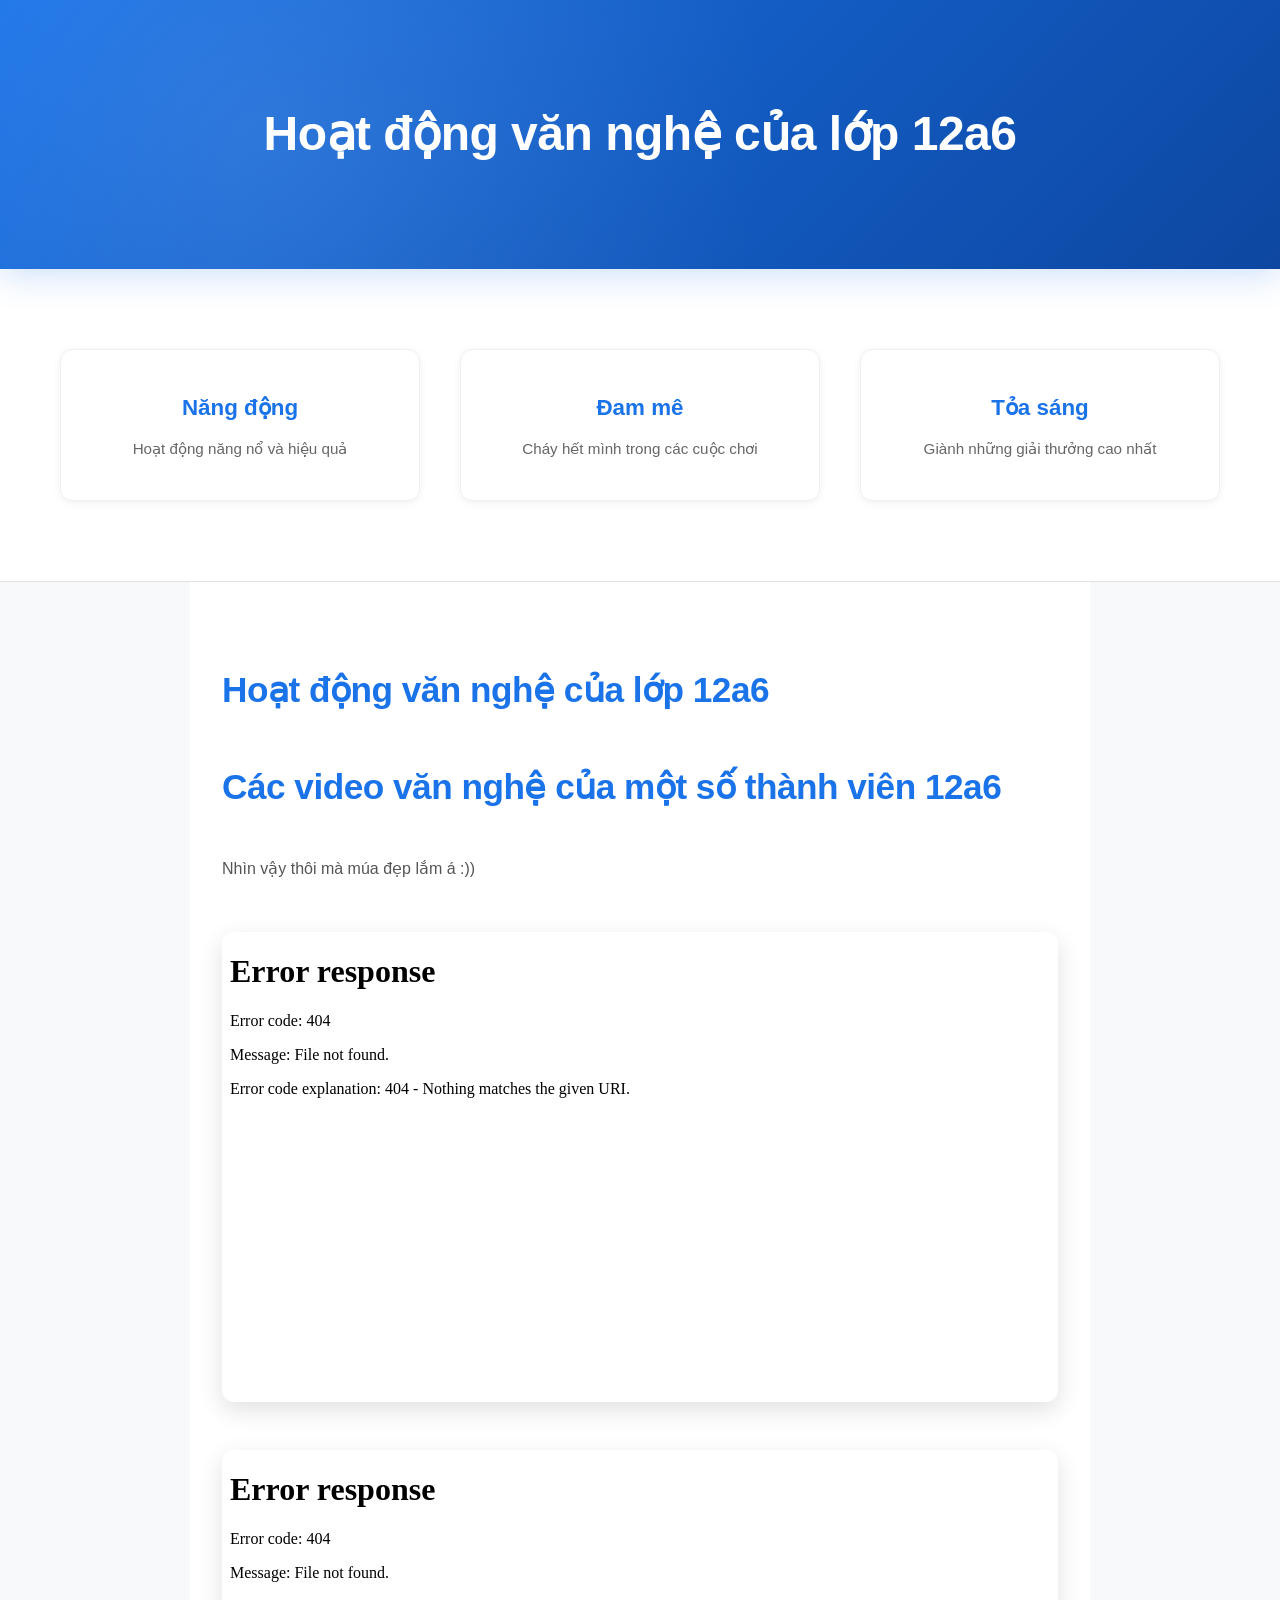
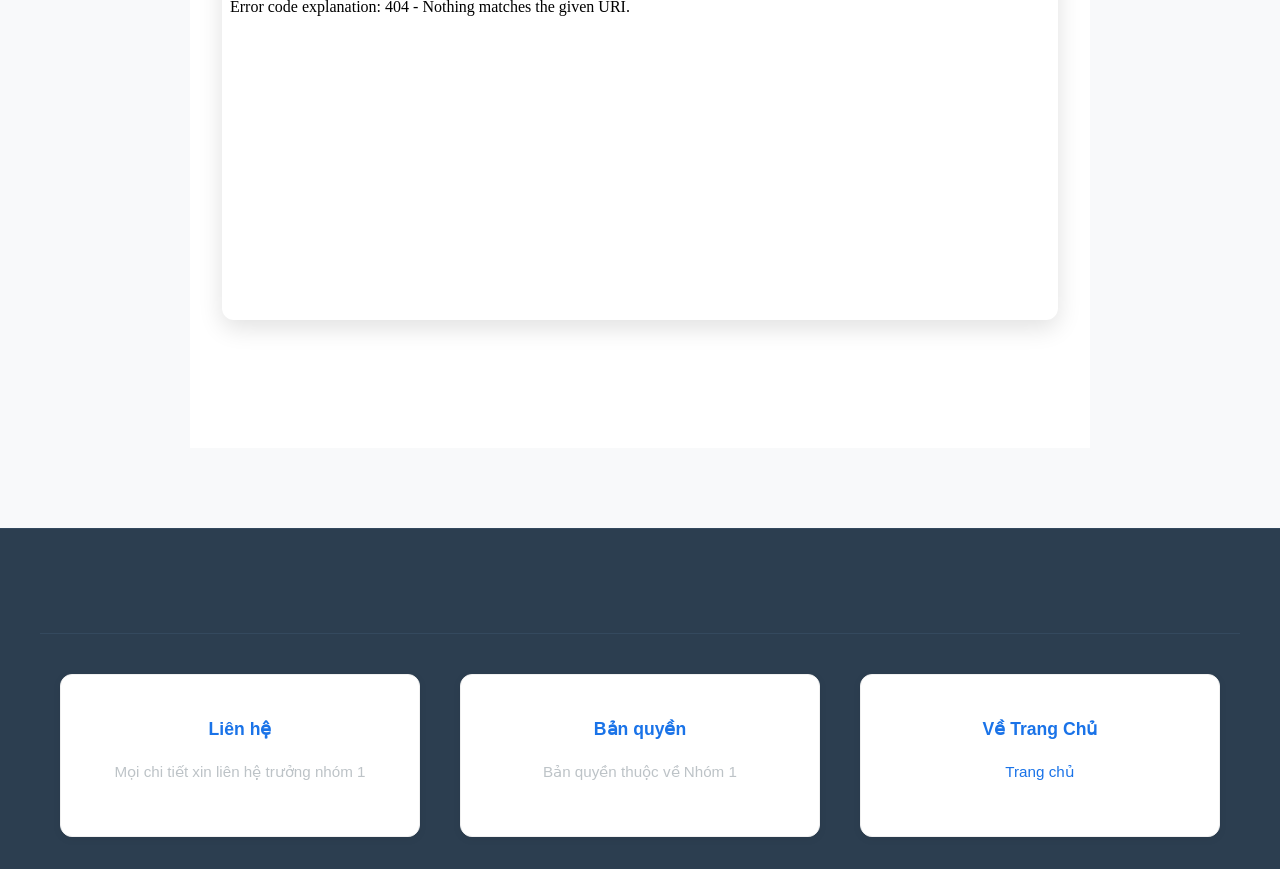
==== nghethuat.html @ 1561f653 "Add files via upload" ====
<!DOCTYPE html>
<html lang="vi">
	<head>
		<meta charset="utf-8">
		<meta name="viewport" content="width=device-width, initial-scale=1.0">
		<title>Nghệ thuật - Lớp 12a6</title>
		<link href="styles.css" rel="stylesheet" type="text/css">
	</head>

	<body>
		<div class="banner">
			<div class="banner-content">
				<h2>Hoạt động văn nghệ của lớp 12a6</h2>
			</div>
		</div>

		<div class="slogan">
			<div class="row">
				<div class="block_3">
					<h3>Năng động</h3>
					<p class="text-content">Hoạt động năng nổ và hiệu quả</p>
				</div>
				<div class="block_3">
					<h3>Đam mê</h3>
					<p class="text-content">Cháy hết mình trong các cuộc chơi</p>
				</div>
				<div class="block_3">
					<h3>Tỏa sáng</h3>
					<p class="text-content">Giành những giải thưởng cao nhất</p>
				</div>
			</div>
		</div>
		
		<div class="main-content">
			<h2>Hoạt động văn nghệ của lớp 12a6</h2>  

    		<h2>Các video văn nghệ của một số thành viên 12a6</h2>
    		<p>Nhìn vậy thôi mà múa đẹp lắm á :))</p>	
			<div class="video-container">
				<iframe width="560" height="315" src="vd1.mp4" title="Múa văn nghệ" allowfullscreen></iframe>
			</div>
                        <div class="video-container">
				<iframe width="560" height="315" src="vd2.mp4" title="Múa văn nghệ" allowfullscreen></iframe>
			</div>
		</div>
		
		<div class="footer">
			<div class="row">
				<div class="block_3">
					<h3>Liên hệ</h3> 
					<p>Mọi chi tiết xin liên hệ trưởng nhóm 1</p>
				</div>
				<div class="block_3">
					<h3>Bản quyền</h3> 
					<p>Bản quyền thuộc về Nhóm 1</p>
				</div>
                                 <div class="block_3">
					<h3>Về Trang Chủ</h3> 
					<p>
						<a href="index.html">Trang chủ</a>
					</p>
				</div>
			</div>
		</div>
	</body>
</html>
---- styles.css ----
/* Reset & Base Styles */
* {
	margin: 0;
	padding: 0;
	box-sizing: border-box;
}

body {
	font-family: -apple-system, BlinkMacSystemFont, 'Segoe UI', 'Roboto', 'Oxygen', 'Ubuntu', 'Cantarell', sans-serif;
	line-height: 1.6;
	color: #2c3e50;
	background-color: #f8f9fa;
}

/* Banner */
.banner {
	background: linear-gradient(135deg, #1a73e8 0%, #0d47a1 100%);
	padding: 6rem 2rem;
	text-align: center;
	color: white;
	position: relative;
	overflow: hidden;
	box-shadow: 0 8px 32px rgba(26, 115, 232, 0.2);
}

.banner::before {
	content: '';
	position: absolute;
	top: 0;
	left: 0;
	right: 0;
	bottom: 0;
	background: radial-gradient(circle at 20% 50%, rgba(255, 255, 255, 0.1) 0%, transparent 50%);
	z-index: 0;
}

.banner-content {
	position: relative;
	z-index: 1;
}

.banner h1,
.banner h2 {
	font-size: clamp(1.8rem, 5vw, 3rem);
	font-weight: 600;
	text-shadow: none;
	margin: 0;
	letter-spacing: -0.5px;
}

/* Slogan Section */
.slogan {
	background: white;
	padding: 5rem 2rem;
	text-align: center;
	border-bottom: 1px solid #e0e0e0;
}

.slogan h3 {
	color: #1a73e8;
	font-size: 1.4rem;
	margin-bottom: 0.75rem;
	font-weight: 600;
}

.slogan .text-content {
	color: #666;
	font-size: 0.95rem;
	line-height: 1.5;
}

/* Row & Blocks */
.row {
	display: flex;
	flex-wrap: wrap;
	justify-content: center;
	gap: 2.5rem;
	max-width: 1200px;
	margin: 0 auto;
}

.block_3 {
	flex: 1 1 auto;
	min-width: 280px;
	max-width: 360px;
	padding: 2.5rem 2rem;
	background: white;
	border-radius: 12px;
	border: 1px solid #f0f0f0;
	box-shadow: 0 2px 8px rgba(0, 0, 0, 0.06);
	transition: all 0.3s cubic-bezier(0.4, 0, 0.2, 1);
}

.block_3:hover {
	transform: translateY(-8px);
	box-shadow: 0 12px 24px rgba(0, 0, 0, 0.12);
	border-color: #1a73e8;
}

.block_3 a {
	text-decoration: none;
	color: #1a73e8;
	font-weight: 500;
	transition: color 0.3s ease;
}

.block_3 a:hover {
	color: #0d47a1;
	text-decoration: underline;
}

/* Content Section */
.content {
	background-color: white;
	padding: 5rem 2rem;
}

.main-content {
	max-width: 900px;
	margin: 0 auto;
	padding: 5rem 2rem;
	background: white;
}

.main-content h2 {
	color: #1a73e8;
	margin-bottom: 2.5rem;
	font-size: 2.2rem;
	font-weight: 600;
	letter-spacing: -0.5px;
}

.main-content p {
	margin-bottom: 2rem;
	line-height: 1.8;
	color: #555;
	font-size: 1rem;
}

/* Content Items */
.content-item {
	display: grid;
	grid-template-columns: 1fr 1fr;
	gap: 4rem;
	align-items: center;
	margin-bottom: 5rem;
	padding: 3rem;
	border-radius: 12px;
	background: white;
	border: 1px solid #f0f0f0;
	transition: all 0.3s ease;
}

.content-item:hover {
	border-color: #1a73e8;
	box-shadow: 0 8px 24px rgba(26, 115, 232, 0.12);
}

.content-item.reverse {
	direction: rtl;
}

.content-item.reverse > * {
	direction: ltr;
}

.content-text h3 {
	color: #1a73e8;
	font-size: 1.9rem;
	margin-bottom: 1.25rem;
	font-weight: 600;
	letter-spacing: -0.5px;
}

.content-text p {
	color: #666;
	font-size: 1rem;
	line-height: 1.8;
}

.content-image img {
	width: 100%;
	height: auto;
	border-radius: 12px;
	box-shadow: 0 8px 24px rgba(0, 0, 0, 0.12);
	transition: transform 0.3s cubic-bezier(0.4, 0, 0.2, 1);
}

.content-image img:hover {
	transform: scale(1.03);
}

/* Activity Lists */
.activity-list {
	list-style: none;
	padding: 0;
	margin: 2.5rem 0;
	display: flex;
	flex-wrap: wrap;
	gap: 1.25rem;
	justify-content: center;
}

.activity-list li {
	background: linear-gradient(135deg, #1a73e8 0%, #0d47a1 100%);
	color: white;
	padding: 1rem 2.25rem;
	border-radius: 50px;
	font-size: 1rem;
	font-weight: 500;
	transition: all 0.3s cubic-bezier(0.4, 0, 0.2, 1);
	box-shadow: 0 4px 12px rgba(26, 115, 232, 0.25);
}

.activity-list li:hover {
	transform: translateY(-4px);
	box-shadow: 0 8px 24px rgba(26, 115, 232, 0.35);
}

.activity-list li a {
	color: white;
	text-decoration: none;
	transition: color 0.3s ease;
}

.activity-list li a:hover {
	color: #bbdefb;
}

/* Figures */
figure {
	margin: 3rem 0;
	text-align: center;
}

figure img {
	max-width: 100%;
	height: auto;
	border-radius: 12px;
	box-shadow: 0 8px 24px rgba(0, 0, 0, 0.12);
	transition: transform 0.3s ease;
}

figure img:hover {
	transform: scale(1.02);
}

figcaption {
	margin-top: 1.25rem;
	font-style: italic;
	color: #888;
	font-size: 0.95rem;
}

/* Video Container */
.video-container {
	position: relative;
	width: 100%;
	padding-bottom: 56.25%;
	height: 0;
	overflow: hidden;
	margin: 3rem 0;
	border-radius: 12px;
	box-shadow: 0 8px 24px rgba(0, 0, 0, 0.12);
}

.video-container iframe {
	position: absolute;
	top: 0;
	left: 0;
	width: 100%;
	height: 100%;
	border: none;
	border-radius: 12px;
}

/* Footer */
.footer {
	background-color: #2c3e50;
	color: white;
	padding: 4rem 2rem 2rem;
	text-align: center;
	margin-top: 5rem;
	border-top: 1px solid #34495e;
}

.footer h3 {
	color: #1a73e8;
	margin-bottom: 1rem;
	font-weight: 600;
	font-size: 1.1rem;
}

.footer p {
	margin-bottom: 0.75rem;
	font-size: 0.95rem;
	color: #bdc3c7;
	line-height: 1.6;
}

.footer a {
	color: #1a73e8;
	text-decoration: none;
	transition: all 0.3s ease;
	font-weight: 500;
}

.footer a:hover {
	color: #bbdefb;
	text-decoration: underline;
}

.footer .row {
	border-top: 1px solid #34495e;
	padding-top: 2.5rem;
	margin-top: 2.5rem;
}

/* Button Styles */
.btn {
	display: inline-block;
	padding: 0.95rem 2.25rem;
	margin-top: 1.5rem;
	background: linear-gradient(135deg, #1a73e8 0%, #0d47a1 100%);
	color: white !important;
	border-radius: 50px;
	font-weight: 600;
	font-size: 0.95rem;
	transition: all 0.3s cubic-bezier(0.4, 0, 0.2, 1);
	box-shadow: 0 4px 12px rgba(26, 115, 232, 0.25);
	border: none;
	cursor: pointer;
}

.btn:hover {
	transform: translateY(-4px);
	box-shadow: 0 8px 24px rgba(26, 115, 232, 0.35);
	text-decoration: none;
}

.btn:active {
	transform: translateY(-2px);
}

/* Links */
a {
	text-decoration: none;
	transition: color 0.3s ease;
}

a:hover {
	color: #1a73e8;
}

/* Responsive Design */
@media (max-width: 768px) {
	.banner {
		padding: 3.5rem 1.5rem;
	}

	.banner h1,
	.banner h2 {
		font-size: 1.5rem;
	}

	.slogan {
		padding: 3rem 1.5rem;
	}

	.content {
		padding: 3rem 1.5rem;
	}

	.main-content {
		padding: 3rem 1.5rem;
	}

	.main-content h2 {
		font-size: 1.6rem;
		margin-bottom: 1.5rem;
	}

	.content-item {
		grid-template-columns: 1fr;
		gap: 2rem;
		margin-bottom: 3rem;
		padding: 2rem;
	}

	.block_3 {
		min-width: 100%;
		max-width: 100%;
	}

	.activity-list {
		flex-direction: column;
		align-items: stretch;
	}

	.activity-list li {
		text-align: center;
	}

	.row {
		gap: 1.5rem;
	}

	figure {
		margin: 2rem 0;
	}

	.video-container {
		margin: 2rem 0;
	}

	.footer {
		padding: 3rem 1.5rem 1.5rem;
	}

	.content-text h3 {
		font-size: 1.4rem;
	}
}

@media (max-width: 480px) {
	.banner {
		padding: 2rem 1rem;
	}

	.banner h1,
	.banner h2 {
		font-size: 1.3rem;
	}

	.main-content h2 {
		font-size: 1.4rem;
	}

	.content-text h3 {
		font-size: 1.2rem;
	}

	.block_3 {
		padding: 1.5rem 1rem;
	}

	.content-item {
		padding: 1.5rem;
		gap: 1rem;
	}

	.activity-list li {
		padding: 0.8rem 1.5rem;
		font-size: 0.9rem;
	}

	.btn {
		padding: 0.8rem 1.75rem;
		font-size: 0.9rem;
	}
}
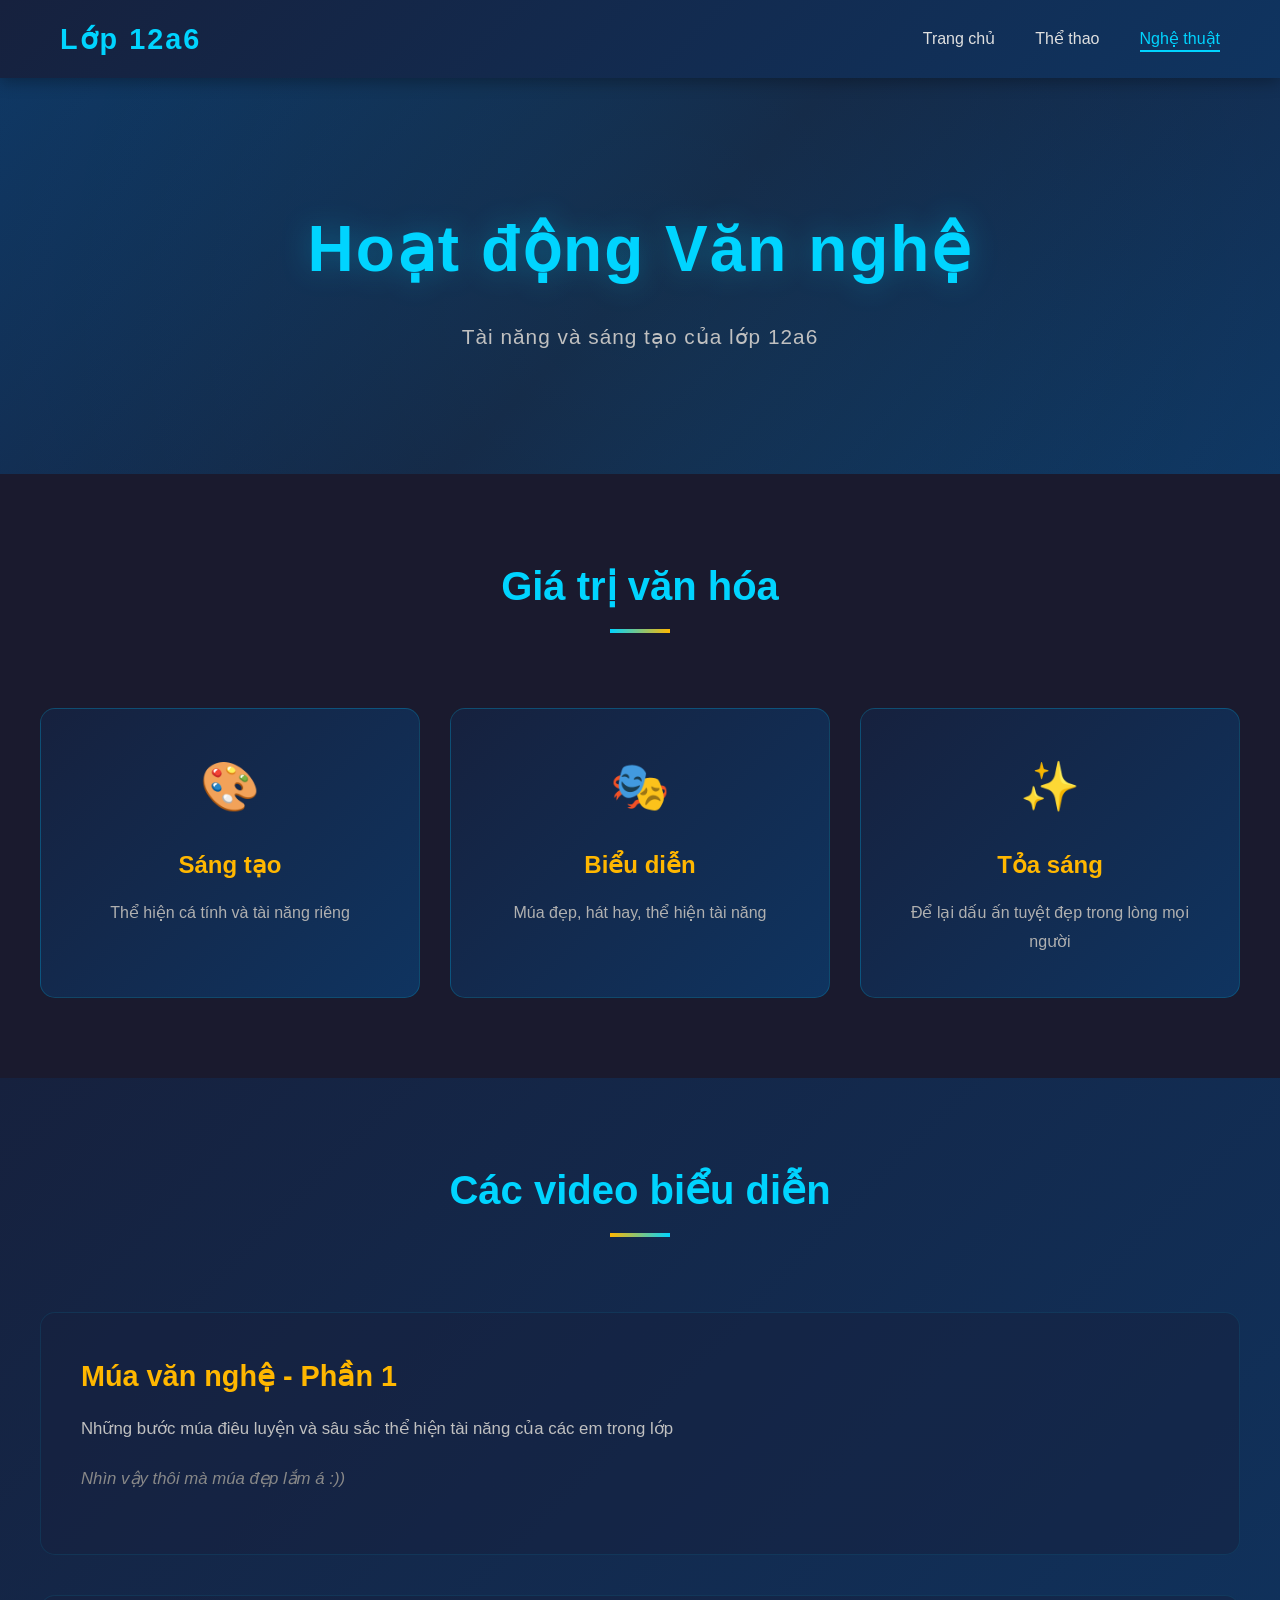
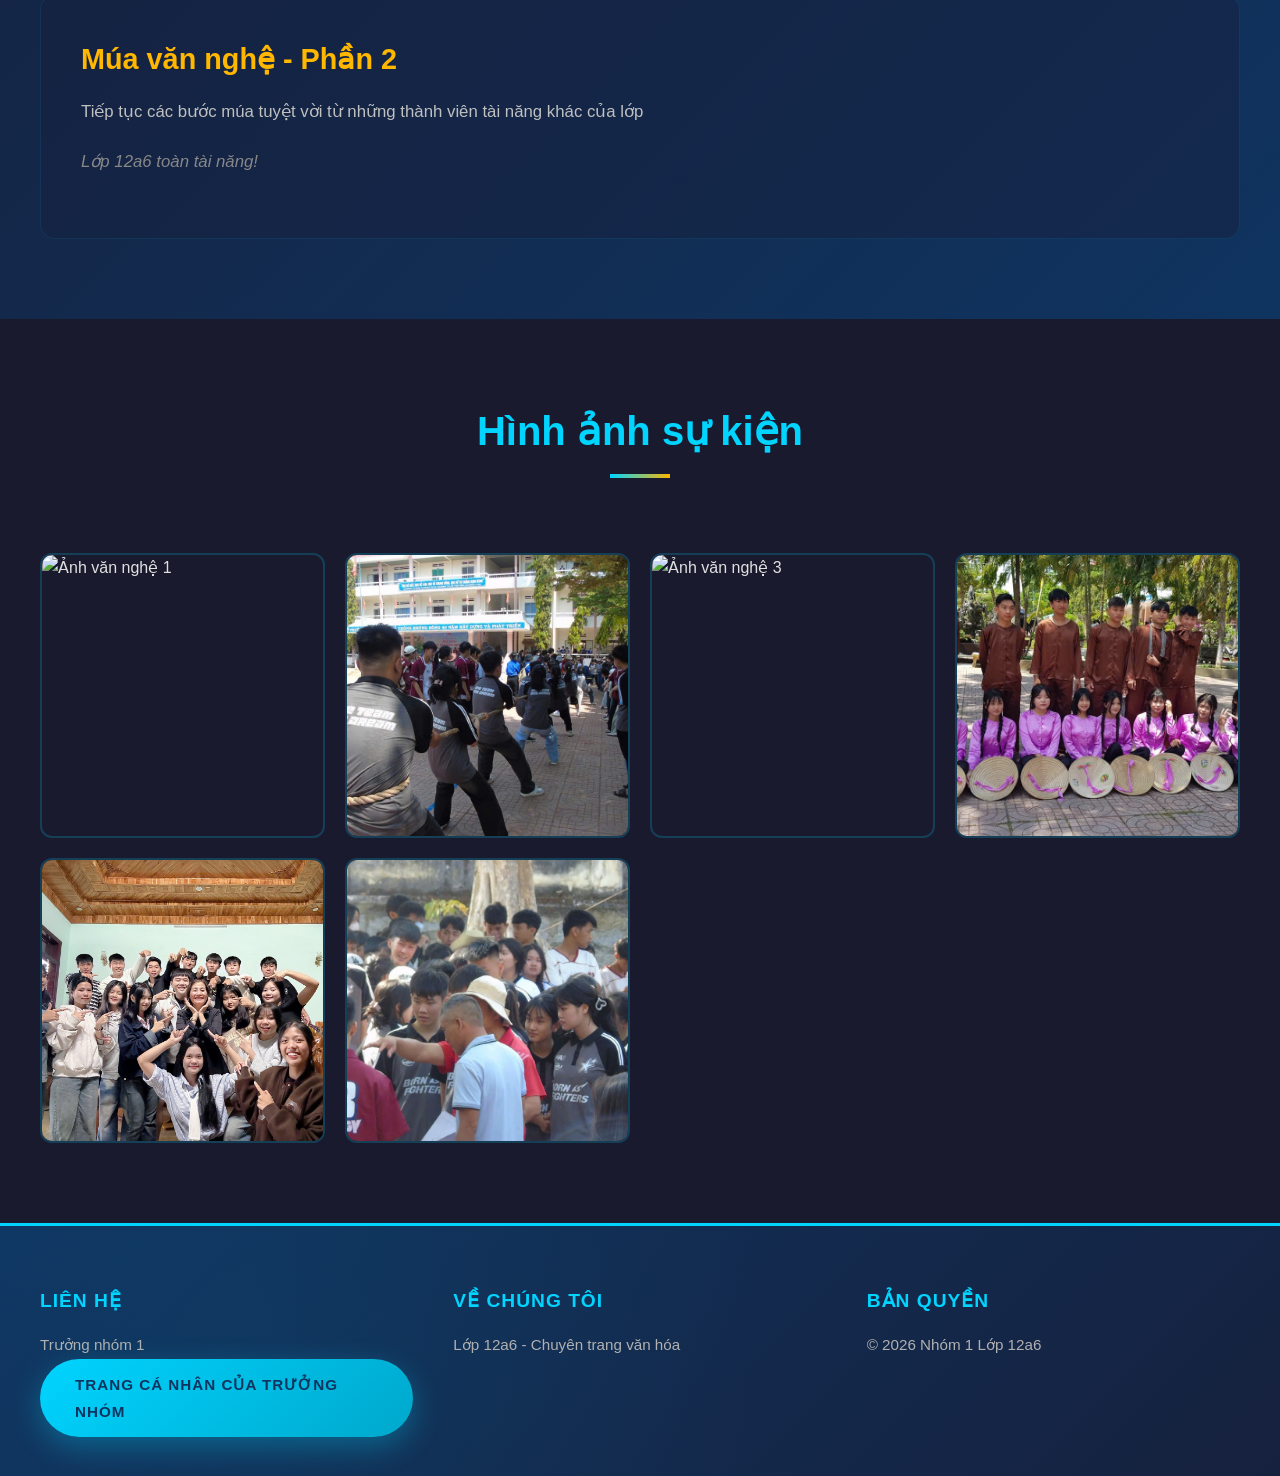
==== commit e767a47a: "Add files via upload" ====
--- a/nghethuat.html
+++ b/nghethuat.html
@@ -1,66 +1,100 @@
-<!DOCTYPE html>
-<html lang="vi">
-	<head>
-		<meta charset="utf-8">
-		<meta name="viewport" content="width=device-width, initial-scale=1.0">
-		<title>Nghệ thuật - Lớp 12a6</title>
-		<link href="styles.css" rel="stylesheet" type="text/css">
-	</head>
-
-	<body>
-		<div class="banner">
-			<div class="banner-content">
-				<h2>Hoạt động văn nghệ của lớp 12a6</h2>
-			</div>
-		</div>
-
-		<div class="slogan">
-			<div class="row">
-				<div class="block_3">
-					<h3>Năng động</h3>
-					<p class="text-content">Hoạt động năng nổ và hiệu quả</p>
-				</div>
-				<div class="block_3">
-					<h3>Đam mê</h3>
-					<p class="text-content">Cháy hết mình trong các cuộc chơi</p>
-				</div>
-				<div class="block_3">
-					<h3>Tỏa sáng</h3>
-					<p class="text-content">Giành những giải thưởng cao nhất</p>
-				</div>
-			</div>
-		</div>
-		
-		<div class="main-content">
-			<h2>Hoạt động văn nghệ của lớp 12a6</h2>  
-
-    		<h2>Các video văn nghệ của một số thành viên 12a6</h2>
-    		<p>Nhìn vậy thôi mà múa đẹp lắm á :))</p>	
-			<div class="video-container">
-				<iframe width="560" height="315" src="vd1.mp4" title="Múa văn nghệ" allowfullscreen></iframe>
-			</div>
-                        <div class="video-container">
-				<iframe width="560" height="315" src="vd2.mp4" title="Múa văn nghệ" allowfullscreen></iframe>
-			</div>
-		</div>
-		
-		<div class="footer">
-			<div class="row">
-				<div class="block_3">
-					<h3>Liên hệ</h3> 
-					<p>Mọi chi tiết xin liên hệ trưởng nhóm 1</p>
-				</div>
-				<div class="block_3">
-					<h3>Bản quyền</h3> 
-					<p>Bản quyền thuộc về Nhóm 1</p>
-				</div>
-                                 <div class="block_3">
-					<h3>Về Trang Chủ</h3> 
-					<p>
-						<a href="index.html">Trang chủ</a>
-					</p>
-				</div>
-			</div>
-		</div>
-	</body>
-</html>+<!DOCTYPE html>
+<html lang="vi">
+	<head>
+		<meta charset="utf-8">
+		<meta name="viewport" content="width=device-width, initial-scale=1.0">
+		<title>Nghệ thuật - Lớp 12a6</title>
+		<link href="styles.css" rel="stylesheet" type="text/css">
+	</head>
+
+	<body>
+		<nav class="navbar">
+			<div class="nav-container">
+				<h2 class="logo">Lớp 12a6</h2>
+				<ul class="nav-menu">
+					<li><a href="index.html">Trang chủ</a></li>
+					<li><a href="thethao.html">Thể thao</a></li>
+					<li><a href="nghethuat.html" class="active">Nghệ thuật</a></li>
+				</ul>
+			</div>
+		</nav>
+
+		<div class="hero">
+			<div class="hero-content">
+				<h1>Hoạt động Văn nghệ</h1>
+				<p>Tài năng và sáng tạo của lớp 12a6</p>
+			</div>
+		</div>
+
+		<section class="values">
+			<h2>Giá trị văn hóa</h2>
+			<div class="values-grid">
+				<div class="value-card">
+					<div class="value-icon">🎨</div>
+					<h3>Sáng tạo</h3>
+					<p>Thể hiện cá tính và tài năng riêng</p>
+				</div>
+				<div class="value-card">
+					<div class="value-icon">🎭</div>
+					<h3>Biểu diễn</h3>
+					<p>Múa đẹp, hát hay, thể hiện tài năng</p>
+				</div>
+				<div class="value-card">
+					<div class="value-icon">✨</div>
+					<h3>Tỏa sáng</h3>
+					<p>Để lại dấu ấn tuyệt đẹp trong lòng mọi người</p>
+				</div>
+			</div>
+		</section>
+
+		<section class="highlights">
+			<h2>Các video biểu diễn</h2>
+			<div class="highlights-container">
+				<div class="highlight-card" style="grid-template-columns: 1fr;">
+					<div class="highlight-content">
+						<h3>Múa văn nghệ - Phần 1</h3>
+						<p>Những bước múa điêu luyện và sâu sắc thể hiện tài năng của các em trong lớp</p>
+						<p style="color: #888; margin-top: 10px;"><em>Nhìn vậy thôi mà múa đẹp lắm á :))</em></p>
+					</div>
+				</div>
+
+				<div class="highlight-card" style="grid-template-columns: 1fr;">
+					<div class="highlight-content">
+						<h3>Múa văn nghệ - Phần 2</h3>
+						<p>Tiếp tục các bước múa tuyệt vời từ những thành viên tài năng khác của lớp</p>
+						<p style="color: #888; margin-top: 10px;"><em>Lớp 12a6 toàn tài năng!</em></p>
+					</div>
+				</div>
+			</div>
+		</section>
+
+		<section class="gallery-preview">
+			<h2>Hình ảnh sự kiện</h2>
+			<div class="gallery-grid">
+				<div class="gallery-item"><img src="anh5.jpg" alt="Ảnh văn nghệ 1"></div>
+				<div class="gallery-item"><img src="anh6.jpg" alt="Ảnh văn nghệ 2"></div>
+				<div class="gallery-item"><img src="anh7.jpg" alt="Ảnh văn nghệ 3"></div>
+				<div class="gallery-item"><img src="anh8.jpg" alt="Ảnh văn nghệ 4"></div>
+				<div class="gallery-item"><img src="anh9.jpg" alt="Ảnh văn nghệ 5"></div>
+				<div class="gallery-item"><img src="anh1.jpg" alt="Ảnh văn nghệ 6"></div>
+			</div>
+		</section>
+
+		<footer class="footer">
+			<div class="footer-content">
+				<div class="footer-section">
+					<h4>Liên hệ</h4>
+					<p>Trưởng nhóm 1<br><a href="https://www.facebook.com/ngoc.bao.667990" class="btn-primary">Trang cá nhân của trưởng nhóm</a></p>
+				</div>
+				<div class="footer-section">
+					<h4>Về chúng tôi</h4>
+					<p>Lớp 12a6 - Chuyên trang văn hóa</p>
+				</div>
+				<div class="footer-section">
+					<h4>Bản quyền</h4>
+					<p>&copy; 2026 Nhóm 1 Lớp 12a6</p>
+				</div>
+			</div>
+		</footer>
+	</body>
+</html>
--- a/styles.css
+++ b/styles.css
@@ -1,461 +1,626 @@
-/* Reset & Base Styles */
-* {
-	margin: 0;
-	padding: 0;
-	box-sizing: border-box;
-}
-
-body {
-	font-family: -apple-system, BlinkMacSystemFont, 'Segoe UI', 'Roboto', 'Oxygen', 'Ubuntu', 'Cantarell', sans-serif;
-	line-height: 1.6;
-	color: #2c3e50;
-	background-color: #f8f9fa;
-}
-
-/* Banner */
-.banner {
-	background: linear-gradient(135deg, #1a73e8 0%, #0d47a1 100%);
-	padding: 6rem 2rem;
-	text-align: center;
-	color: white;
-	position: relative;
-	overflow: hidden;
-	box-shadow: 0 8px 32px rgba(26, 115, 232, 0.2);
-}
-
-.banner::before {
-	content: '';
-	position: absolute;
-	top: 0;
-	left: 0;
-	right: 0;
-	bottom: 0;
-	background: radial-gradient(circle at 20% 50%, rgba(255, 255, 255, 0.1) 0%, transparent 50%);
-	z-index: 0;
-}
-
-.banner-content {
-	position: relative;
-	z-index: 1;
-}
-
-.banner h1,
-.banner h2 {
-	font-size: clamp(1.8rem, 5vw, 3rem);
-	font-weight: 600;
-	text-shadow: none;
-	margin: 0;
-	letter-spacing: -0.5px;
-}
-
-/* Slogan Section */
-.slogan {
-	background: white;
-	padding: 5rem 2rem;
-	text-align: center;
-	border-bottom: 1px solid #e0e0e0;
-}
-
-.slogan h3 {
-	color: #1a73e8;
-	font-size: 1.4rem;
-	margin-bottom: 0.75rem;
-	font-weight: 600;
-}
-
-.slogan .text-content {
-	color: #666;
-	font-size: 0.95rem;
-	line-height: 1.5;
-}
-
-/* Row & Blocks */
-.row {
-	display: flex;
-	flex-wrap: wrap;
-	justify-content: center;
-	gap: 2.5rem;
-	max-width: 1200px;
-	margin: 0 auto;
-}
-
-.block_3 {
-	flex: 1 1 auto;
-	min-width: 280px;
-	max-width: 360px;
-	padding: 2.5rem 2rem;
-	background: white;
-	border-radius: 12px;
-	border: 1px solid #f0f0f0;
-	box-shadow: 0 2px 8px rgba(0, 0, 0, 0.06);
-	transition: all 0.3s cubic-bezier(0.4, 0, 0.2, 1);
-}
-
-.block_3:hover {
-	transform: translateY(-8px);
-	box-shadow: 0 12px 24px rgba(0, 0, 0, 0.12);
-	border-color: #1a73e8;
-}
-
-.block_3 a {
-	text-decoration: none;
-	color: #1a73e8;
-	font-weight: 500;
-	transition: color 0.3s ease;
-}
-
-.block_3 a:hover {
-	color: #0d47a1;
-	text-decoration: underline;
-}
-
-/* Content Section */
-.content {
-	background-color: white;
-	padding: 5rem 2rem;
-}
-
-.main-content {
-	max-width: 900px;
-	margin: 0 auto;
-	padding: 5rem 2rem;
-	background: white;
-}
-
-.main-content h2 {
-	color: #1a73e8;
-	margin-bottom: 2.5rem;
-	font-size: 2.2rem;
-	font-weight: 600;
-	letter-spacing: -0.5px;
-}
-
-.main-content p {
-	margin-bottom: 2rem;
-	line-height: 1.8;
-	color: #555;
-	font-size: 1rem;
-}
-
-/* Content Items */
-.content-item {
-	display: grid;
-	grid-template-columns: 1fr 1fr;
-	gap: 4rem;
-	align-items: center;
-	margin-bottom: 5rem;
-	padding: 3rem;
-	border-radius: 12px;
-	background: white;
-	border: 1px solid #f0f0f0;
-	transition: all 0.3s ease;
-}
-
-.content-item:hover {
-	border-color: #1a73e8;
-	box-shadow: 0 8px 24px rgba(26, 115, 232, 0.12);
-}
-
-.content-item.reverse {
-	direction: rtl;
-}
-
-.content-item.reverse > * {
-	direction: ltr;
-}
-
-.content-text h3 {
-	color: #1a73e8;
-	font-size: 1.9rem;
-	margin-bottom: 1.25rem;
-	font-weight: 600;
-	letter-spacing: -0.5px;
-}
-
-.content-text p {
-	color: #666;
-	font-size: 1rem;
-	line-height: 1.8;
-}
-
-.content-image img {
-	width: 100%;
-	height: auto;
-	border-radius: 12px;
-	box-shadow: 0 8px 24px rgba(0, 0, 0, 0.12);
-	transition: transform 0.3s cubic-bezier(0.4, 0, 0.2, 1);
-}
-
-.content-image img:hover {
-	transform: scale(1.03);
-}
-
-/* Activity Lists */
-.activity-list {
-	list-style: none;
-	padding: 0;
-	margin: 2.5rem 0;
-	display: flex;
-	flex-wrap: wrap;
-	gap: 1.25rem;
-	justify-content: center;
-}
-
-.activity-list li {
-	background: linear-gradient(135deg, #1a73e8 0%, #0d47a1 100%);
-	color: white;
-	padding: 1rem 2.25rem;
-	border-radius: 50px;
-	font-size: 1rem;
-	font-weight: 500;
-	transition: all 0.3s cubic-bezier(0.4, 0, 0.2, 1);
-	box-shadow: 0 4px 12px rgba(26, 115, 232, 0.25);
-}
-
-.activity-list li:hover {
-	transform: translateY(-4px);
-	box-shadow: 0 8px 24px rgba(26, 115, 232, 0.35);
-}
-
-.activity-list li a {
-	color: white;
-	text-decoration: none;
-	transition: color 0.3s ease;
-}
-
-.activity-list li a:hover {
-	color: #bbdefb;
-}
-
-/* Figures */
-figure {
-	margin: 3rem 0;
-	text-align: center;
-}
-
-figure img {
-	max-width: 100%;
-	height: auto;
-	border-radius: 12px;
-	box-shadow: 0 8px 24px rgba(0, 0, 0, 0.12);
-	transition: transform 0.3s ease;
-}
-
-figure img:hover {
-	transform: scale(1.02);
-}
-
-figcaption {
-	margin-top: 1.25rem;
-	font-style: italic;
-	color: #888;
-	font-size: 0.95rem;
-}
-
-/* Video Container */
-.video-container {
-	position: relative;
-	width: 100%;
-	padding-bottom: 56.25%;
-	height: 0;
-	overflow: hidden;
-	margin: 3rem 0;
-	border-radius: 12px;
-	box-shadow: 0 8px 24px rgba(0, 0, 0, 0.12);
-}
-
-.video-container iframe {
-	position: absolute;
-	top: 0;
-	left: 0;
-	width: 100%;
-	height: 100%;
-	border: none;
-	border-radius: 12px;
-}
-
-/* Footer */
-.footer {
-	background-color: #2c3e50;
-	color: white;
-	padding: 4rem 2rem 2rem;
-	text-align: center;
-	margin-top: 5rem;
-	border-top: 1px solid #34495e;
-}
-
-.footer h3 {
-	color: #1a73e8;
-	margin-bottom: 1rem;
-	font-weight: 600;
-	font-size: 1.1rem;
-}
-
-.footer p {
-	margin-bottom: 0.75rem;
-	font-size: 0.95rem;
-	color: #bdc3c7;
-	line-height: 1.6;
-}
-
-.footer a {
-	color: #1a73e8;
-	text-decoration: none;
-	transition: all 0.3s ease;
-	font-weight: 500;
-}
-
-.footer a:hover {
-	color: #bbdefb;
-	text-decoration: underline;
-}
-
-.footer .row {
-	border-top: 1px solid #34495e;
-	padding-top: 2.5rem;
-	margin-top: 2.5rem;
-}
-
-/* Button Styles */
-.btn {
-	display: inline-block;
-	padding: 0.95rem 2.25rem;
-	margin-top: 1.5rem;
-	background: linear-gradient(135deg, #1a73e8 0%, #0d47a1 100%);
-	color: white !important;
-	border-radius: 50px;
-	font-weight: 600;
-	font-size: 0.95rem;
-	transition: all 0.3s cubic-bezier(0.4, 0, 0.2, 1);
-	box-shadow: 0 4px 12px rgba(26, 115, 232, 0.25);
-	border: none;
-	cursor: pointer;
-}
-
-.btn:hover {
-	transform: translateY(-4px);
-	box-shadow: 0 8px 24px rgba(26, 115, 232, 0.35);
-	text-decoration: none;
-}
-
-.btn:active {
-	transform: translateY(-2px);
-}
-
-/* Links */
-a {
-	text-decoration: none;
-	transition: color 0.3s ease;
-}
-
-a:hover {
-	color: #1a73e8;
-}
-
-/* Responsive Design */
-@media (max-width: 768px) {
-	.banner {
-		padding: 3.5rem 1.5rem;
-	}
-
-	.banner h1,
-	.banner h2 {
-		font-size: 1.5rem;
-	}
-
-	.slogan {
-		padding: 3rem 1.5rem;
-	}
-
-	.content {
-		padding: 3rem 1.5rem;
-	}
-
-	.main-content {
-		padding: 3rem 1.5rem;
-	}
-
-	.main-content h2 {
-		font-size: 1.6rem;
-		margin-bottom: 1.5rem;
-	}
-
-	.content-item {
-		grid-template-columns: 1fr;
-		gap: 2rem;
-		margin-bottom: 3rem;
-		padding: 2rem;
-	}
-
-	.block_3 {
-		min-width: 100%;
-		max-width: 100%;
-	}
-
-	.activity-list {
-		flex-direction: column;
-		align-items: stretch;
-	}
-
-	.activity-list li {
-		text-align: center;
-	}
-
-	.row {
-		gap: 1.5rem;
-	}
-
-	figure {
-		margin: 2rem 0;
-	}
-
-	.video-container {
-		margin: 2rem 0;
-	}
-
-	.footer {
-		padding: 3rem 1.5rem 1.5rem;
-	}
-
-	.content-text h3 {
-		font-size: 1.4rem;
-	}
-}
-
-@media (max-width: 480px) {
-	.banner {
-		padding: 2rem 1rem;
-	}
-
-	.banner h1,
-	.banner h2 {
-		font-size: 1.3rem;
-	}
-
-	.main-content h2 {
-		font-size: 1.4rem;
-	}
-
-	.content-text h3 {
-		font-size: 1.2rem;
-	}
-
-	.block_3 {
-		padding: 1.5rem 1rem;
-	}
-
-	.content-item {
-		padding: 1.5rem;
-		gap: 1rem;
-	}
-
-	.activity-list li {
-		padding: 0.8rem 1.5rem;
-		font-size: 0.9rem;
-	}
-
-	.btn {
-		padding: 0.8rem 1.75rem;
-		font-size: 0.9rem;
-	}
-}+/* ===== RESET & GLOBAL ===== */
+* {
+	margin: 0;
+	padding: 0;
+	box-sizing: border-box;
+}
+
+html {
+	scroll-behavior: smooth;
+}
+
+body {
+	font-family: 'Segoe UI', Tahoma, Geneva, Verdana, sans-serif;
+	background-color: #1a1a2e;
+	color: #e0e0e0;
+	line-height: 1.6;
+	overflow-x: hidden;
+}
+
+/* ===== NAVBAR ===== */
+.navbar {
+	background: linear-gradient(135deg, #16213e 0%, #0f3460 100%);
+	padding: 1rem 0;
+	position: sticky;
+	top: 0;
+	z-index: 100;
+	box-shadow: 0 4px 15px rgba(0, 0, 0, 0.3);
+}
+
+.nav-container {
+	max-width: 1200px;
+	margin: 0 auto;
+	display: flex;
+	justify-content: space-between;
+	align-items: center;
+	padding: 0 20px;
+}
+
+.logo {
+	color: #00d4ff;
+	font-size: 1.8rem;
+	font-weight: 700;
+	letter-spacing: 2px;
+}
+
+.nav-menu {
+	display: flex;
+	list-style: none;
+	gap: 40px;
+}
+
+.nav-menu a {
+	color: #e0e0e0;
+	text-decoration: none;
+	font-weight: 500;
+	transition: all 0.3s ease;
+	position: relative;
+}
+
+.nav-menu a::after {
+	content: '';
+	position: absolute;
+	bottom: -5px;
+	left: 0;
+	width: 0;
+	height: 2px;
+	background: #00d4ff;
+	transition: width 0.3s ease;
+}
+
+.nav-menu a:hover::after,
+.nav-menu a.active::after {
+	width: 100%;
+}
+
+.nav-menu a:hover,
+.nav-menu a.active {
+	color: #00d4ff;
+}
+
+/* ===== HERO SECTION ===== */
+.hero {
+	background: linear-gradient(135deg, #0f3460 0%, #16213e 50%, #0f3460 100%);
+	padding: 120px 20px;
+	text-align: center;
+	position: relative;
+	overflow: hidden;
+}
+
+.hero::before {
+	content: '';
+	position: absolute;
+	top: -50%;
+	left: -50%;
+	width: 200%;
+	height: 200%;
+	background: radial-gradient(circle, rgba(0, 212, 255, 0.08) 0%, transparent 70%);
+	animation: pulse 8s ease-in-out infinite;
+}
+
+@keyframes pulse {
+	0%, 100% { transform: scale(1); }
+	50% { transform: scale(1.1); }
+}
+
+.hero-content {
+	position: relative;
+	z-index: 1;
+	animation: fadeInUp 1s ease;
+}
+
+.hero h1 {
+	font-size: clamp(2.5rem, 8vw, 4rem);
+	color: #00d4ff;
+	margin-bottom: 20px;
+	font-weight: 800;
+	letter-spacing: 2px;
+	text-shadow: 0 0 30px rgba(0, 212, 255, 0.3);
+}
+
+.hero p {
+	font-size: 1.3rem;
+	color: #c0c0c0;
+	letter-spacing: 1px;
+}
+
+@keyframes fadeInUp {
+	from {
+		opacity: 0;
+		transform: translateY(30px);
+	}
+	to {
+		opacity: 1;
+		transform: translateY(0);
+	}
+}
+
+/* ===== VALUES SECTION ===== */
+.values {
+	background-color: #1a1a2e;
+	padding: 80px 20px;
+}
+
+.values h2 {
+	text-align: center;
+	font-size: 2.5rem;
+	color: #00d4ff;
+	margin-bottom: 60px;
+	position: relative;
+	display: inline-block;
+	width: 100%;
+}
+
+.values h2::after {
+	content: '';
+	position: absolute;
+	bottom: -15px;
+	left: 50%;
+	transform: translateX(-50%);
+	width: 60px;
+	height: 4px;
+	background: linear-gradient(90deg, #00d4ff, #ffb700);
+}
+
+.values-grid {
+	display: grid;
+	grid-template-columns: repeat(auto-fit, minmax(300px, 1fr));
+	gap: 30px;
+	max-width: 1200px;
+	margin: 0 auto;
+	padding-top: 30px;
+}
+
+.value-card {
+	background: linear-gradient(135deg, #16213e 0%, #0f3460 100%);
+	padding: 40px;
+	border-radius: 15px;
+	text-align: center;
+	border: 1px solid rgba(0, 212, 255, 0.2);
+	transition: all 0.4s cubic-bezier(0.25, 0.46, 0.45, 0.94);
+	animation: slideUp 0.8s ease both;
+}
+
+.value-card:nth-child(1) { animation-delay: 0.1s; }
+.value-card:nth-child(2) { animation-delay: 0.2s; }
+.value-card:nth-child(3) { animation-delay: 0.3s; }
+
+@keyframes slideUp {
+	from {
+		opacity: 0;
+		transform: translateY(30px);
+	}
+	to {
+		opacity: 1;
+		transform: translateY(0);
+	}
+}
+
+.value-card:hover {
+	transform: translateY(-15px);
+	border-color: #00d4ff;
+	box-shadow: 0 20px 50px rgba(0, 212, 255, 0.2);
+	background: linear-gradient(135deg, #0f3460 0%, #16213e 100%);
+}
+
+.value-icon {
+	font-size: 3rem;
+	margin-bottom: 20px;
+	display: inline-block;
+	animation: float 3s ease-in-out infinite;
+}
+
+.value-card:nth-child(1) .value-icon { animation-delay: 0s; }
+.value-card:nth-child(2) .value-icon { animation-delay: 0.5s; }
+.value-card:nth-child(3) .value-icon { animation-delay: 1s; }
+
+@keyframes float {
+	0%, 100% { transform: translateY(0px); }
+	50% { transform: translateY(-20px); }
+}
+
+.value-card h3 {
+	color: #ffb700;
+	font-size: 1.5rem;
+	margin-bottom: 15px;
+	font-weight: 700;
+}
+
+.value-card p {
+	color: #b0b0b0;
+	line-height: 1.8;
+	font-size: 1rem;
+}
+
+/* ===== HIGHLIGHTS SECTION ===== */
+.highlights {
+	background: linear-gradient(135deg, #16213e 0%, #0f3460 100%);
+	padding: 80px 20px;
+}
+
+.highlights h2 {
+	text-align: center;
+	font-size: 2.5rem;
+	color: #00d4ff;
+	margin-bottom: 60px;
+	position: relative;
+	display: inline-block;
+	width: 100%;
+}
+
+.highlights h2::after {
+	content: '';
+	position: absolute;
+	bottom: -15px;
+	left: 50%;
+	transform: translateX(-50%);
+	width: 60px;
+	height: 4px;
+	background: linear-gradient(90deg, #ffb700, #00d4ff);
+}
+
+.highlights-container {
+	max-width: 1200px;
+	margin: 0 auto;
+	display: flex;
+	flex-direction: column;
+	gap: 40px;
+	padding-top: 30px;
+}
+
+.highlight-card {
+	display: grid;
+	grid-template-columns: 1fr 1fr;
+	gap: 40px;
+	align-items: center;
+	background: rgba(22, 33, 62, 0.5);
+	padding: 40px;
+	border-radius: 15px;
+	border: 1px solid rgba(0, 212, 255, 0.1);
+	transition: all 0.4s ease;
+	animation: slideIn 0.8s ease both;
+}
+
+.highlight-card:nth-child(1) { animation-delay: 0.1s; }
+.highlight-card:nth-child(2) { animation-delay: 0.2s; }
+.highlight-card:nth-child(3) { animation-delay: 0.3s; }
+
+@keyframes slideIn {
+	from {
+		opacity: 0;
+		transform: translateX(-30px);
+	}
+	to {
+		opacity: 1;
+		transform: translateX(0);
+	}
+}
+
+.highlight-card:hover {
+	border-color: #00d4ff;
+	box-shadow: 0 20px 50px rgba(0, 212, 255, 0.15);
+	transform: translateY(-8px);
+}
+
+.highlight-card:nth-child(2) {
+	grid-template-columns: 1fr 1fr;
+	direction: rtl;
+}
+
+.highlight-card:nth-child(2) > * {
+	direction: ltr;
+}
+
+.highlight-card img {
+	width: 100%;
+	height: auto;
+	border-radius: 12px;
+	box-shadow: 0 20px 50px rgba(0, 0, 0, 0.4);
+	transition: all 0.4s ease;
+	object-fit: cover;
+}
+
+.highlight-card:hover img {
+	transform: scale(1.05);
+	box-shadow: 0 30px 70px rgba(0, 212, 255, 0.25);
+}
+
+.highlight-content h3 {
+	color: #ffb700;
+	font-size: 1.8rem;
+	margin-bottom: 15px;
+	font-weight: 700;
+}
+
+.highlight-content p {
+	color: #c0c0c0;
+	line-height: 1.8;
+	margin-bottom: 20px;
+	font-size: 1.05rem;
+}
+
+/* ===== BUTTONS ===== */
+.btn-primary {
+	display: inline-block;
+	padding: 12px 35px;
+	background: linear-gradient(135deg, #00d4ff 0%, #00a8cc 100%);
+	color: #0f3460 !important;
+	border-radius: 50px;
+	font-weight: 700;
+	font-size: 0.95rem;
+	text-transform: uppercase;
+	letter-spacing: 1px;
+	text-decoration: none;
+	transition: all 0.4s cubic-bezier(0.25, 0.46, 0.45, 0.94);
+	box-shadow: 0 10px 30px rgba(0, 212, 255, 0.3);
+	border: none;
+	cursor: pointer;
+	position: relative;
+	overflow: hidden;
+}
+
+.btn-primary::before {
+	content: '';
+	position: absolute;
+	top: 50%;
+	left: 50%;
+	width: 0;
+	height: 0;
+	background: rgba(255, 255, 255, 0.3);
+	border-radius: 50%;
+	transform: translate(-50%, -50%);
+	transition: width 0.6s, height 0.6s;
+}
+
+.btn-primary:hover {
+	transform: translateY(-5px);
+	box-shadow: 0 20px 50px rgba(0, 212, 255, 0.5);
+}
+
+.btn-primary:hover::before {
+	width: 300px;
+	height: 300px;
+}
+
+/* ===== GALLERY SECTION ===== */
+.gallery-preview {
+	background-color: #1a1a2e;
+	padding: 80px 20px;
+}
+
+.gallery-preview h2 {
+	text-align: center;
+	font-size: 2.5rem;
+	color: #00d4ff;
+	margin-bottom: 60px;
+	position: relative;
+	display: inline-block;
+	width: 100%;
+}
+
+.gallery-preview h2::after {
+	content: '';
+	position: absolute;
+	bottom: -15px;
+	left: 50%;
+	transform: translateX(-50%);
+	width: 60px;
+	height: 4px;
+	background: linear-gradient(90deg, #00d4ff, #ffb700);
+}
+
+.gallery-grid {
+	display: grid;
+	grid-template-columns: repeat(auto-fit, minmax(250px, 1fr));
+	gap: 20px;
+	max-width: 1200px;
+	margin: 0 auto;
+	padding-top: 30px;
+}
+
+.gallery-item {
+	position: relative;
+	border-radius: 12px;
+	overflow: hidden;
+	aspect-ratio: 1;
+	border: 2px solid rgba(0, 212, 255, 0.2);
+	transition: all 0.4s ease;
+	animation: fadeInUp 0.8s ease both;
+}
+
+.gallery-item:nth-child(1) { animation-delay: 0.1s; }
+.gallery-item:nth-child(2) { animation-delay: 0.2s; }
+.gallery-item:nth-child(3) { animation-delay: 0.3s; }
+.gallery-item:nth-child(4) { animation-delay: 0.4s; }
+.gallery-item:nth-child(5) { animation-delay: 0.5s; }
+.gallery-item:nth-child(6) { animation-delay: 0.6s; }
+
+.gallery-item:hover {
+	border-color: #00d4ff;
+	box-shadow: 0 20px 50px rgba(0, 212, 255, 0.2);
+	transform: translateY(-10px);
+}
+
+.gallery-item img {
+	width: 100%;
+	height: 100%;
+	object-fit: cover;
+	transition: transform 0.4s ease;
+}
+
+.gallery-item:hover img {
+	transform: scale(1.1) rotate(2deg);
+}
+
+/* ===== FOOTER ===== */
+.footer {
+	background: linear-gradient(135deg, #0f3460 0%, #16213e 100%);
+	color: #e0e0e0;
+	padding: 60px 20px 30px;
+	border-top: 3px solid #00d4ff;
+	position: relative;
+	overflow: hidden;
+}
+
+.footer::before {
+	content: '';
+	position: absolute;
+	top: 0;
+	left: 0;
+	right: 0;
+	bottom: 0;
+	background: radial-gradient(circle at 20% 50%, rgba(0, 212, 255, 0.05) 0%, transparent 50%);
+	z-index: 0;
+}
+
+.footer-content {
+	max-width: 1200px;
+	margin: 0 auto;
+	display: grid;
+	grid-template-columns: repeat(auto-fit, minmax(250px, 1fr));
+	gap: 40px;
+	position: relative;
+	z-index: 1;
+}
+
+.footer-section h4 {
+	color: #00d4ff;
+	font-size: 1.2rem;
+	margin-bottom: 15px;
+	font-weight: 700;
+	text-transform: uppercase;
+	letter-spacing: 1px;
+}
+
+.footer-section p {
+	color: #b0b0b0;
+	line-height: 1.8;
+	font-size: 0.95rem;
+}
+
+.footer-section a {
+	color: #00d4ff;
+	text-decoration: none;
+	transition: color 0.3s ease;
+}
+
+.footer-section a:hover {
+	color: #ffb700;
+}
+
+/* ===== RESPONSIVE ===== */
+@media (max-width: 768px) {
+	.nav-menu {
+		gap: 20px;
+	}
+
+	.hero {
+		padding: 80px 20px;
+	}
+
+	.hero h1 {
+		font-size: 2rem;
+	}
+
+	.hero p {
+		font-size: 1rem;
+	}
+
+	.values,
+	.highlights,
+	.gallery-preview {
+		padding: 60px 20px;
+	}
+
+	.values h2,
+	.highlights h2,
+	.gallery-preview h2 {
+		font-size: 2rem;
+	}
+
+	.highlight-card {
+		grid-template-columns: 1fr;
+		gap: 20px;
+		padding: 20px;
+	}
+
+	.highlight-card:nth-child(2) {
+		grid-template-columns: 1fr;
+	}
+
+	.value-card {
+		padding: 30px 20px;
+	}
+
+	.gallery-grid {
+		grid-template-columns: repeat(auto-fit, minmax(200px, 1fr));
+		gap: 15px;
+	}
+
+	.footer-content {
+		gap: 30px;
+	}
+}
+
+@media (max-width: 480px) {
+	.nav-container {
+		flex-direction: column;
+		gap: 15px;
+	}
+
+	.nav-menu {
+		flex-direction: column;
+		gap: 10px;
+		text-align: center;
+	}
+
+	.hero {
+		padding: 60px 15px;
+	}
+
+	.hero h1 {
+		font-size: 1.5rem;
+	}
+
+	.values,
+	.highlights,
+	.gallery-preview {
+		padding: 40px 15px;
+	}
+
+	.values h2,
+	.highlights h2,
+	.gallery-preview h2 {
+		font-size: 1.5rem;
+	}
+
+	.values-grid {
+		gap: 20px;
+	}
+
+	.highlight-card {
+		padding: 15px;
+	}
+
+	.highlight-content h3 {
+		font-size: 1.4rem;
+	}
+
+	.btn-primary {
+		padding: 10px 25px;
+		font-size: 0.85rem;
+	}
+
+	.gallery-grid {
+		grid-template-columns: repeat(auto-fit, minmax(150px, 1fr));
+	}
+
+	.footer {
+		padding: 40px 15px 20px;
+	}
+
+	.footer-content {
+		grid-template-columns: 1fr;
+		gap: 20px;
+	}
+}
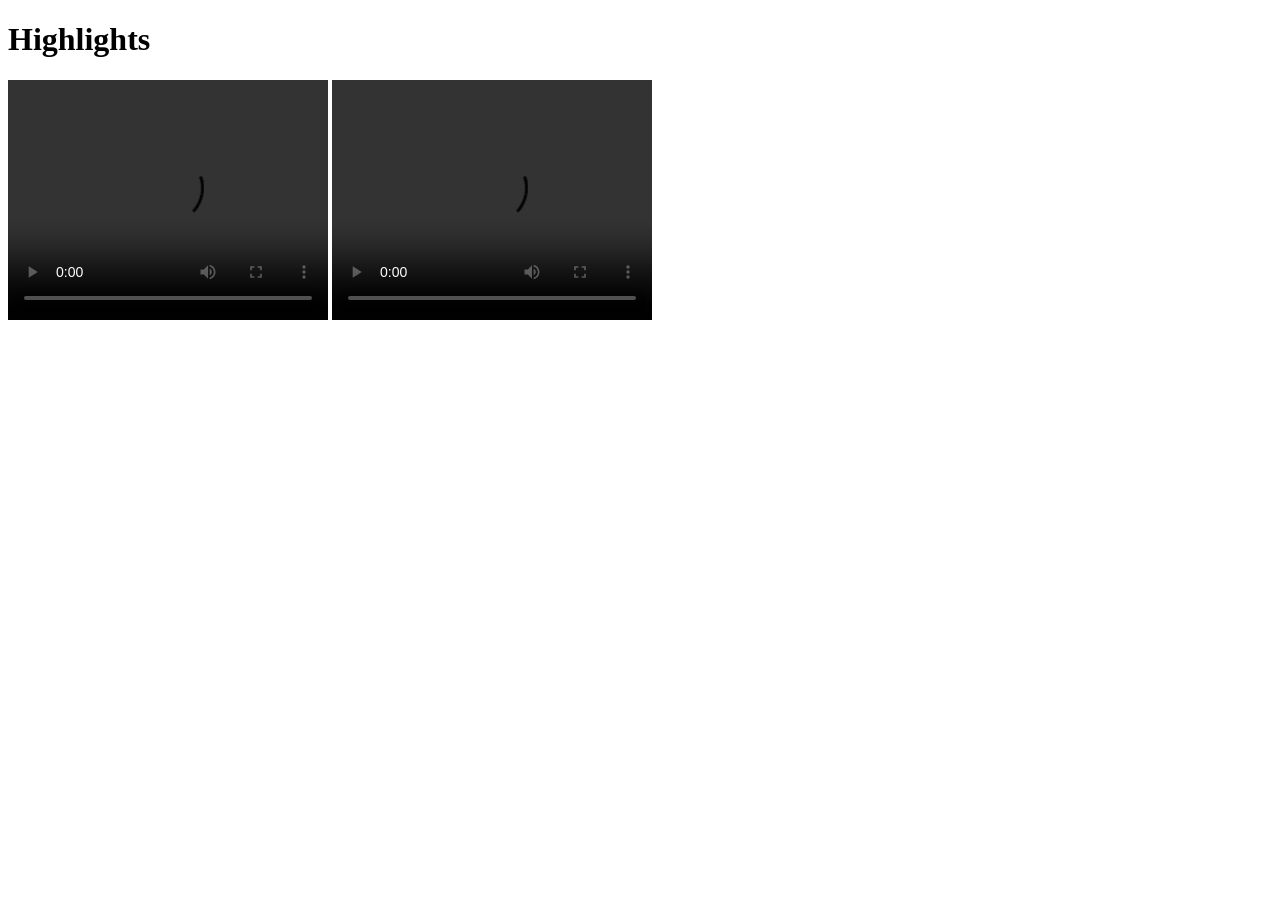
==== commit 05f8107b: "Updated nghethuat.html to add two videos in the highlights section." ====
--- a/nghethuat.html
+++ b/nghethuat.html
@@ -1,100 +1,19 @@
 <!DOCTYPE html>
-<html lang="vi">
-	<head>
-		<meta charset="utf-8">
-		<meta name="viewport" content="width=device-width, initial-scale=1.0">
-		<title>Nghệ thuật - Lớp 12a6</title>
-		<link href="styles.css" rel="stylesheet" type="text/css">
-	</head>
-
-	<body>
-		<nav class="navbar">
-			<div class="nav-container">
-				<h2 class="logo">Lớp 12a6</h2>
-				<ul class="nav-menu">
-					<li><a href="index.html">Trang chủ</a></li>
-					<li><a href="thethao.html">Thể thao</a></li>
-					<li><a href="nghethuat.html" class="active">Nghệ thuật</a></li>
-				</ul>
-			</div>
-		</nav>
-
-		<div class="hero">
-			<div class="hero-content">
-				<h1>Hoạt động Văn nghệ</h1>
-				<p>Tài năng và sáng tạo của lớp 12a6</p>
-			</div>
-		</div>
-
-		<section class="values">
-			<h2>Giá trị văn hóa</h2>
-			<div class="values-grid">
-				<div class="value-card">
-					<div class="value-icon">🎨</div>
-					<h3>Sáng tạo</h3>
-					<p>Thể hiện cá tính và tài năng riêng</p>
-				</div>
-				<div class="value-card">
-					<div class="value-icon">🎭</div>
-					<h3>Biểu diễn</h3>
-					<p>Múa đẹp, hát hay, thể hiện tài năng</p>
-				</div>
-				<div class="value-card">
-					<div class="value-icon">✨</div>
-					<h3>Tỏa sáng</h3>
-					<p>Để lại dấu ấn tuyệt đẹp trong lòng mọi người</p>
-				</div>
-			</div>
-		</section>
-
-		<section class="highlights">
-			<h2>Các video biểu diễn</h2>
-			<div class="highlights-container">
-				<div class="highlight-card" style="grid-template-columns: 1fr;">
-					<div class="highlight-content">
-						<h3>Múa văn nghệ - Phần 1</h3>
-						<p>Những bước múa điêu luyện và sâu sắc thể hiện tài năng của các em trong lớp</p>
-						<p style="color: #888; margin-top: 10px;"><em>Nhìn vậy thôi mà múa đẹp lắm á :))</em></p>
-					</div>
-				</div>
-
-				<div class="highlight-card" style="grid-template-columns: 1fr;">
-					<div class="highlight-content">
-						<h3>Múa văn nghệ - Phần 2</h3>
-						<p>Tiếp tục các bước múa tuyệt vời từ những thành viên tài năng khác của lớp</p>
-						<p style="color: #888; margin-top: 10px;"><em>Lớp 12a6 toàn tài năng!</em></p>
-					</div>
-				</div>
-			</div>
-		</section>
-
-		<section class="gallery-preview">
-			<h2>Hình ảnh sự kiện</h2>
-			<div class="gallery-grid">
-				<div class="gallery-item"><img src="anh5.jpg" alt="Ảnh văn nghệ 1"></div>
-				<div class="gallery-item"><img src="anh6.jpg" alt="Ảnh văn nghệ 2"></div>
-				<div class="gallery-item"><img src="anh7.jpg" alt="Ảnh văn nghệ 3"></div>
-				<div class="gallery-item"><img src="anh8.jpg" alt="Ảnh văn nghệ 4"></div>
-				<div class="gallery-item"><img src="anh9.jpg" alt="Ảnh văn nghệ 5"></div>
-				<div class="gallery-item"><img src="anh1.jpg" alt="Ảnh văn nghệ 6"></div>
-			</div>
-		</section>
-
-		<footer class="footer">
-			<div class="footer-content">
-				<div class="footer-section">
-					<h4>Liên hệ</h4>
-					<p>Trưởng nhóm 1<br><a href="https://www.facebook.com/ngoc.bao.667990" class="btn-primary">Trang cá nhân của trưởng nhóm</a></p>
-				</div>
-				<div class="footer-section">
-					<h4>Về chúng tôi</h4>
-					<p>Lớp 12a6 - Chuyên trang văn hóa</p>
-				</div>
-				<div class="footer-section">
-					<h4>Bản quyền</h4>
-					<p>&copy; 2026 Nhóm 1 Lớp 12a6</p>
-				</div>
-			</div>
-		</footer>
-	</body>
-</html>
+<html lang="en">
+<head>
+    <meta charset="UTF-8">
+    <meta name="viewport" content="width=device-width, initial-scale=1.0">
+    <title>Highlights</title>
+</head>
+<body>
+    <h1>Highlights</h1>
+    <video width="320" height="240" controls>
+        <source src="vd1.mp4" type="video/mp4">
+        Your browser does not support the video tag.
+    </video>
+    <video width="320" height="240" controls>
+        <source src="vd2.mp4" type="video/mp4">
+        Your browser does not support the video tag.
+    </video>
+</body>
+</html>
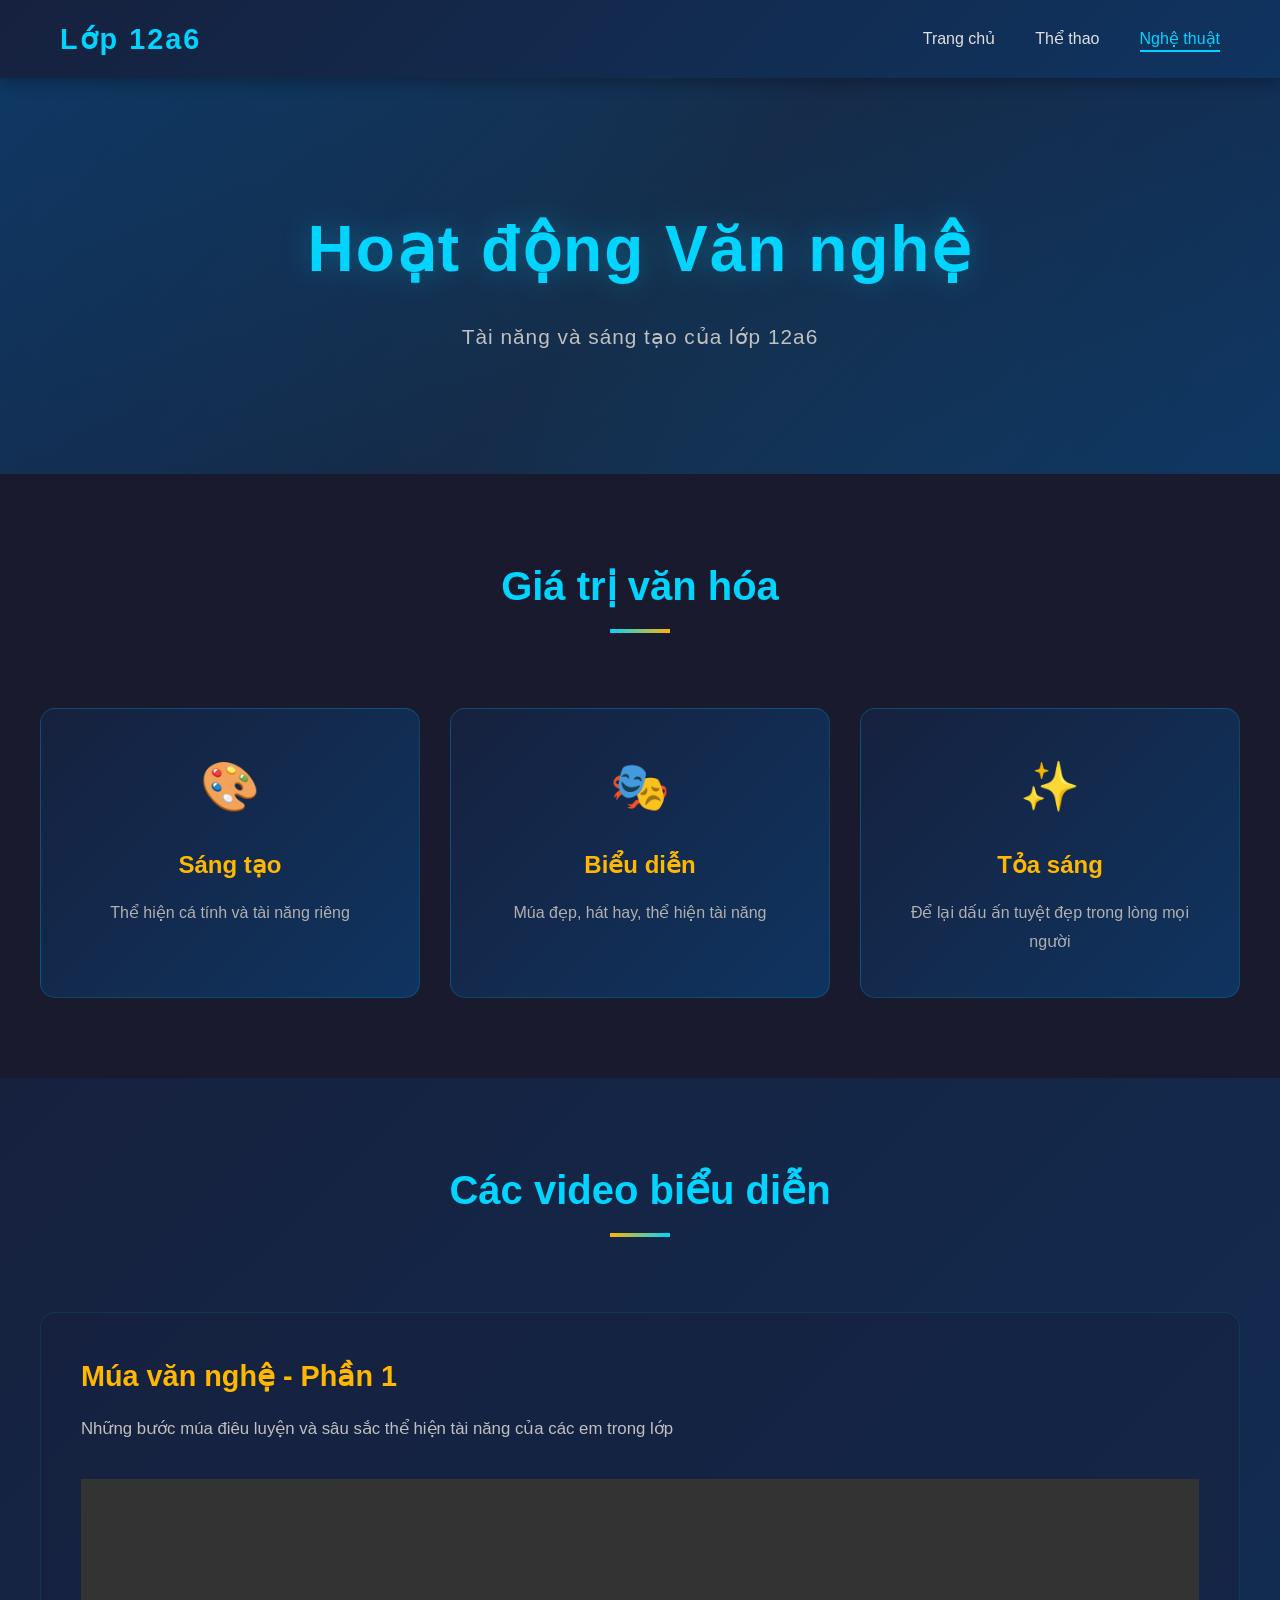
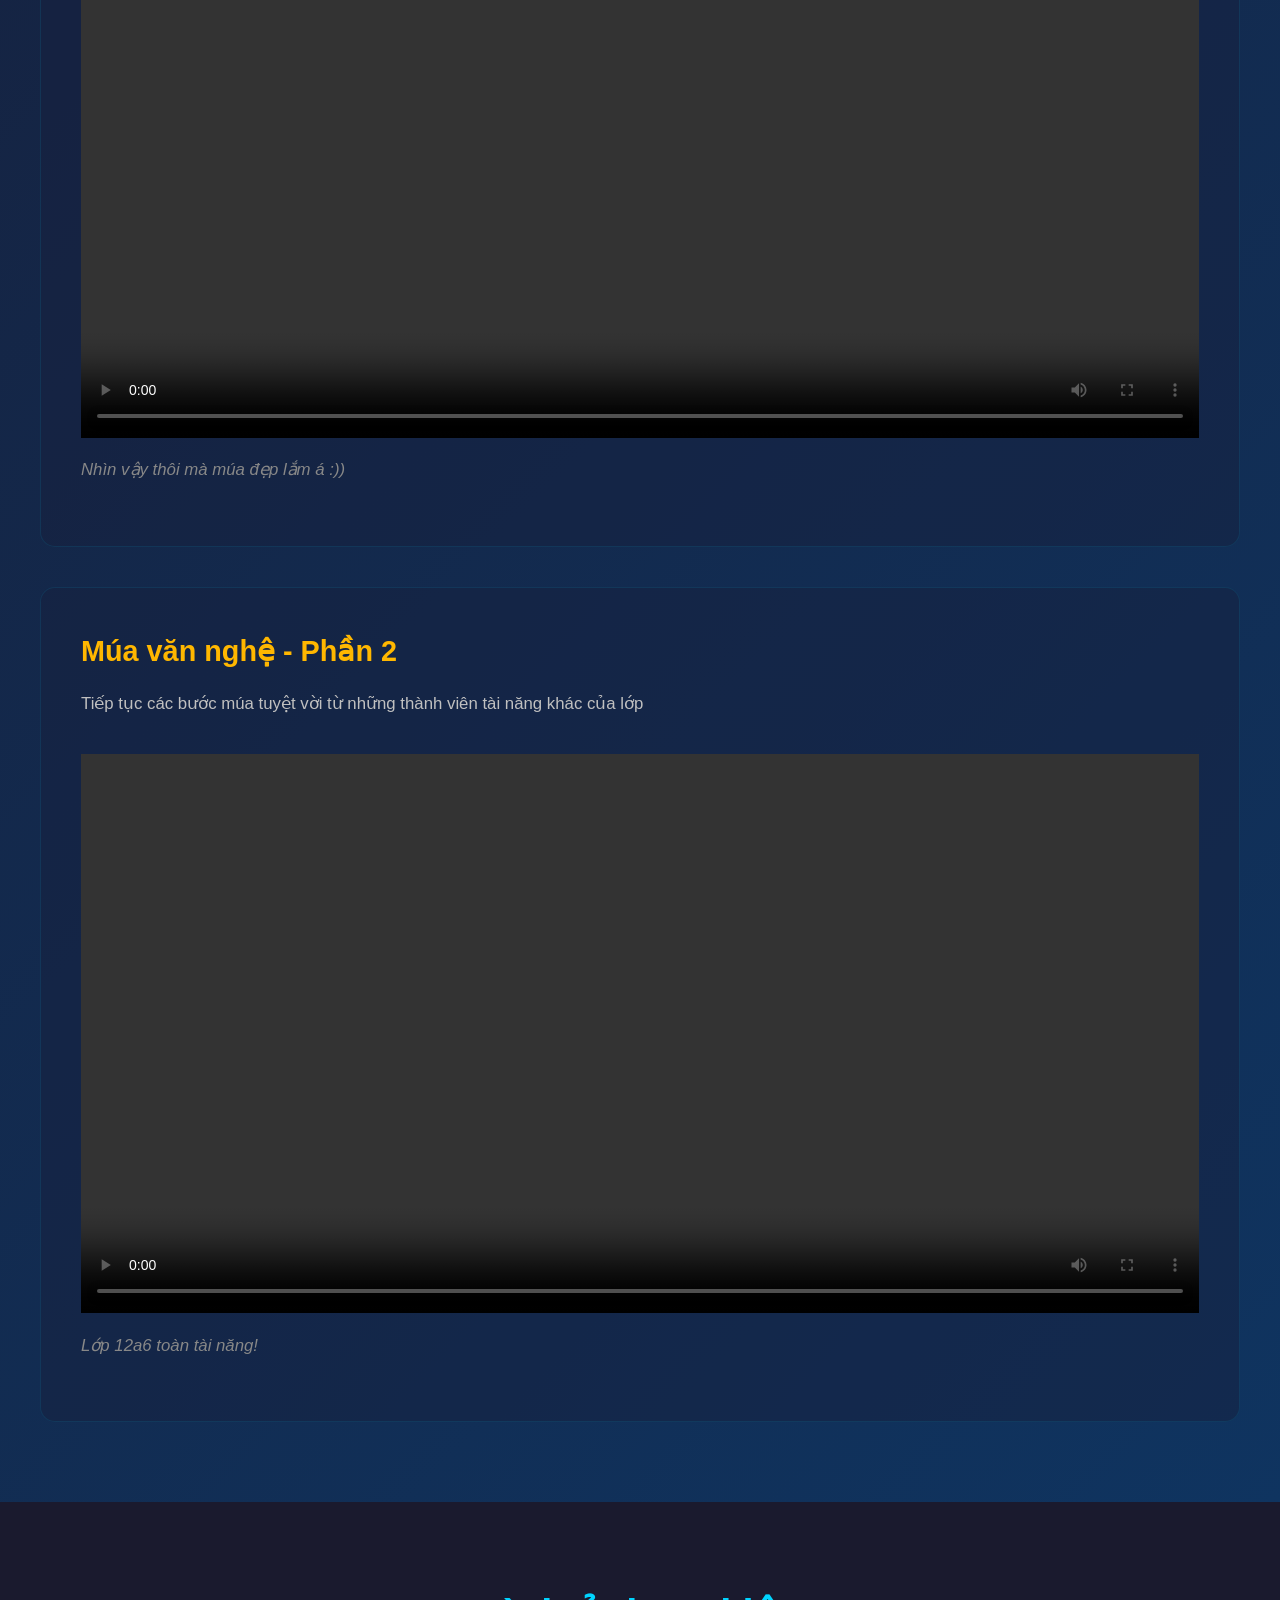
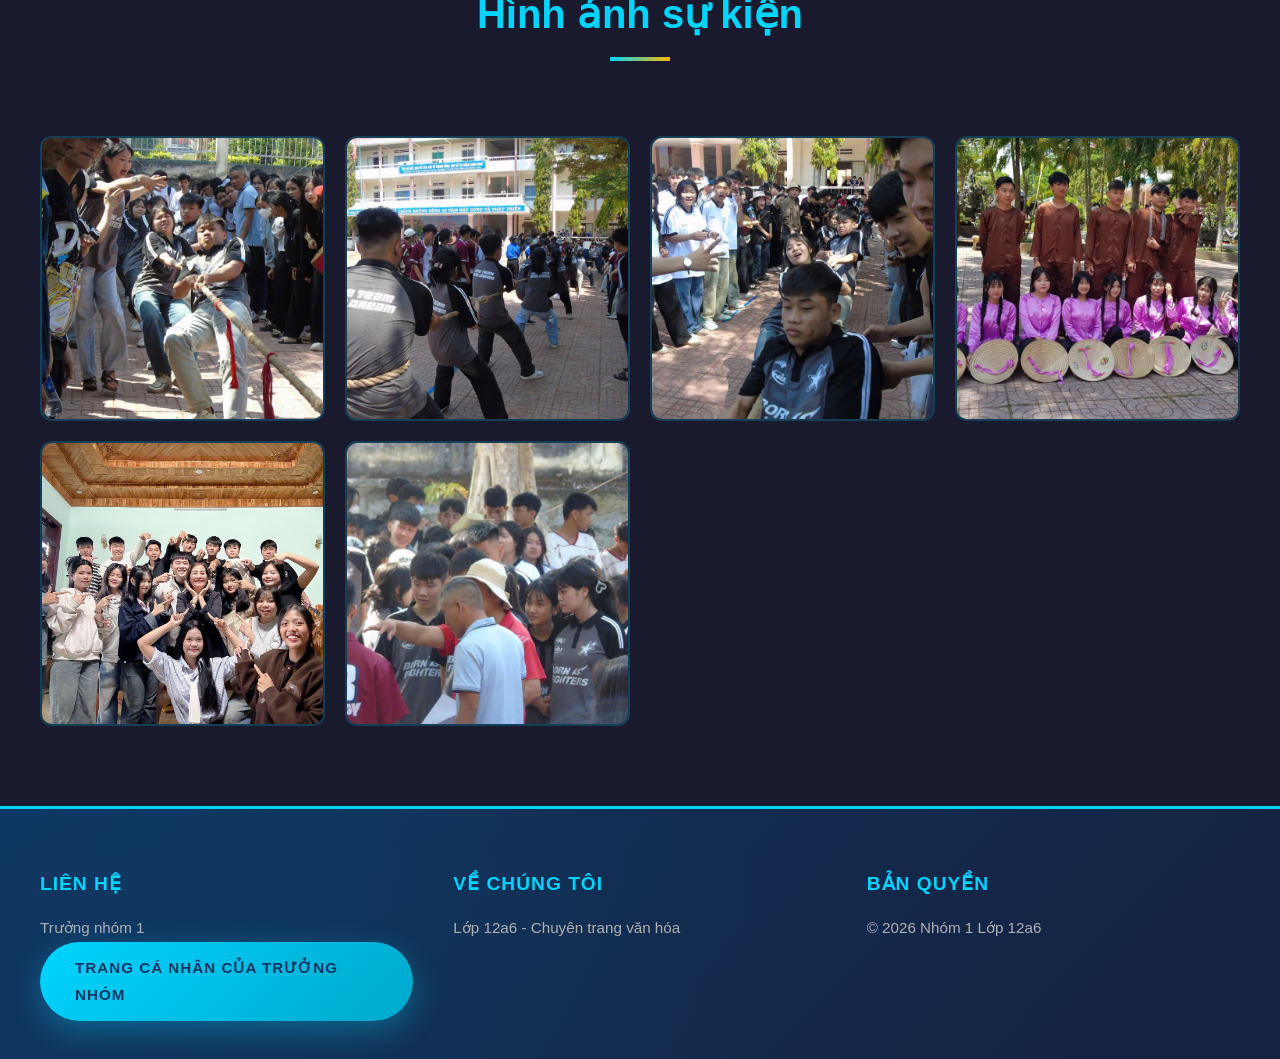
==== commit dae850b5: "Update nghethuat.html file with new content" ====
--- a/nghethuat.html
+++ b/nghethuat.html
@@ -1,19 +1,108 @@
 <!DOCTYPE html>
-<html lang="en">
-<head>
-    <meta charset="UTF-8">
-    <meta name="viewport" content="width=device-width, initial-scale=1.0">
-    <title>Highlights</title>
-</head>
-<body>
-    <h1>Highlights</h1>
-    <video width="320" height="240" controls>
-        <source src="vd1.mp4" type="video/mp4">
-        Your browser does not support the video tag.
-    </video>
-    <video width="320" height="240" controls>
-        <source src="vd2.mp4" type="video/mp4">
-        Your browser does not support the video tag.
-    </video>
-</body>
+<html lang="vi">
+	<head>
+		<meta charset="utf-8">
+		<meta name="viewport" content="width=device-width, initial-scale=1.0">
+		<title>Nghệ thuật - Lớp 12a6</title>
+		<link href="styles.css" rel="stylesheet" type="text/css">
+	</head>
+
+	<body>
+		<nav class="navbar">
+			<div class="nav-container">
+				<h2 class="logo">Lớp 12a6</h2>
+				<ul class="nav-menu">
+					<li><a href="index.html">Trang chủ</a></li>
+					<li><a href="thethao.html">Thể thao</a></li>
+					<li><a href="nghethuat.html" class="active">Nghệ thuật</a></li>
+				</ul>
+			</div>
+		</nav>
+
+		<div class="hero">
+			<div class="hero-content">
+				<h1>Hoạt động Văn nghệ</h1>
+				<p>Tài năng và sáng tạo của lớp 12a6</p>
+			</div>
+		</div>
+
+		<section class="values">
+			<h2>Giá trị văn hóa</h2>
+			<div class="values-grid">
+				<div class="value-card">
+					<div class="value-icon">🎨</div>
+					<h3>Sáng tạo</h3>
+					<p>Thể hiện cá tính và tài năng riêng</p>
+				</div>
+				<div class="value-card">
+					<div class="value-icon">🎭</div>
+					<h3>Biểu diễn</h3>
+					<p>Múa đẹp, hát hay, thể hiện tài năng</p>
+				</div>
+				<div class="value-card">
+					<div class="value-icon">✨</div>
+					<h3>Tỏa sáng</h3>
+					<p>Để lại dấu ấn tuyệt đẹp trong lòng mọi người</p>
+				</div>
+			</div>
+		</section>
+
+		<section class="highlights">
+			<h2>Các video biểu diễn</h2>
+			<div class="highlights-container">
+				<div class="highlight-card" style="grid-template-columns: 1fr;">
+					<div class="highlight-content">
+						<h3>Múa văn nghệ - Phần 1</h3>
+						<p>Những bước múa điêu luyện và sâu sắc thể hiện tài năng của các em trong lớp</p>
+						<video width="100%" height="auto" controls style="margin-top: 15px;">
+							<source src="vd1.mp4" type="video/mp4">
+							Your browser does not support the video tag.
+						</video>
+						<p style="color: #888; margin-top: 10px;"><em>Nhìn vậy thôi mà múa đẹp lắm á :))</em></p>
+					</div>
+				</div>
+
+				<div class="highlight-card" style="grid-template-columns: 1fr;">
+					<div class="highlight-content">
+						<h3>Múa văn nghệ - Phần 2</h3>
+						<p>Tiếp tục các bước múa tuyệt vời từ những thành viên tài năng khác của lớp</p>
+						<video width="100%" height="auto" controls style="margin-top: 15px;">
+							<source src="vd2.mp4" type="video/mp4">
+							Your browser does not support the video tag.
+						</video>
+						<p style="color: #888; margin-top: 10px;"><em>Lớp 12a6 toàn tài năng!</em></p>
+					</div>
+				</div>
+			</div>
+		</section>
+
+		<section class="gallery-preview">
+			<h2>Hình ảnh sự kiện</h2>
+			<div class="gallery-grid">
+				<div class="gallery-item"><img src="anh5.jpg" alt="Ảnh văn nghệ 1"></div>
+				<div class="gallery-item"><img src="anh6.jpg" alt="Ảnh văn nghệ 2"></div>
+				<div class="gallery-item"><img src="anh7.jpg" alt="Ảnh văn nghệ 3"></div>
+				<div class="gallery-item"><img src="anh8.jpg" alt="Ảnh văn nghệ 4"></div>
+				<div class="gallery-item"><img src="anh9.jpg" alt="Ảnh văn nghệ 5"></div>
+				<div class="gallery-item"><img src="anh1.jpg" alt="Ảnh văn nghệ 6"></div>
+			</div>
+		</section>
+
+		<footer class="footer">
+			<div class="footer-content">
+				<div class="footer-section">
+					<h4>Liên hệ</h4>
+					<p>Trưởng nhóm 1<br><a href="https://www.facebook.com/ngoc.bao.667990" class="btn-primary">Trang cá nhân của trưởng nhóm</a></p>
+				</div>
+				<div class="footer-section">
+					<h4>Về chúng tôi</h4>
+					<p>Lớp 12a6 - Chuyên trang văn hóa</p>
+				</div>
+				<div class="footer-section">
+					<h4>Bản quyền</h4>
+					<p>&copy; 2026 Nhóm 1 Lớp 12a6</p>
+				</div>
+			</div>
+		</footer>
+	</body>
 </html>
--- a/styles.css
+++ b/styles.css
@@ -0,0 +1,626 @@
+/* ===== RESET & GLOBAL ===== */
+* {
+	margin: 0;
+	padding: 0;
+	box-sizing: border-box;
+}
+
+html {
+	scroll-behavior: smooth;
+}
+
+body {
+	font-family: 'Segoe UI', Tahoma, Geneva, Verdana, sans-serif;
+	background-color: #1a1a2e;
+	color: #e0e0e0;
+	line-height: 1.6;
+	overflow-x: hidden;
+}
+
+/* ===== NAVBAR ===== */
+.navbar {
+	background: linear-gradient(135deg, #16213e 0%, #0f3460 100%);
+	padding: 1rem 0;
+	position: sticky;
+	top: 0;
+	z-index: 100;
+	box-shadow: 0 4px 15px rgba(0, 0, 0, 0.3);
+}
+
+.nav-container {
+	max-width: 1200px;
+	margin: 0 auto;
+	display: flex;
+	justify-content: space-between;
+	align-items: center;
+	padding: 0 20px;
+}
+
+.logo {
+	color: #00d4ff;
+	font-size: 1.8rem;
+	font-weight: 700;
+	letter-spacing: 2px;
+}
+
+.nav-menu {
+	display: flex;
+	list-style: none;
+	gap: 40px;
+}
+
+.nav-menu a {
+	color: #e0e0e0;
+	text-decoration: none;
+	font-weight: 500;
+	transition: all 0.3s ease;
+	position: relative;
+}
+
+.nav-menu a::after {
+	content: '';
+	position: absolute;
+	bottom: -5px;
+	left: 0;
+	width: 0;
+	height: 2px;
+	background: #00d4ff;
+	transition: width 0.3s ease;
+}
+
+.nav-menu a:hover::after,
+.nav-menu a.active::after {
+	width: 100%;
+}
+
+.nav-menu a:hover,
+.nav-menu a.active {
+	color: #00d4ff;
+}
+
+/* ===== HERO SECTION ===== */
+.hero {
+	background: linear-gradient(135deg, #0f3460 0%, #16213e 50%, #0f3460 100%);
+	padding: 120px 20px;
+	text-align: center;
+	position: relative;
+	overflow: hidden;
+}
+
+.hero::before {
+	content: '';
+	position: absolute;
+	top: -50%;
+	left: -50%;
+	width: 200%;
+	height: 200%;
+	background: radial-gradient(circle, rgba(0, 212, 255, 0.08) 0%, transparent 70%);
+	animation: pulse 8s ease-in-out infinite;
+}
+
+@keyframes pulse {
+	0%, 100% { transform: scale(1); }
+	50% { transform: scale(1.1); }
+}
+
+.hero-content {
+	position: relative;
+	z-index: 1;
+	animation: fadeInUp 1s ease;
+}
+
+.hero h1 {
+	font-size: clamp(2.5rem, 8vw, 4rem);
+	color: #00d4ff;
+	margin-bottom: 20px;
+	font-weight: 800;
+	letter-spacing: 2px;
+	text-shadow: 0 0 30px rgba(0, 212, 255, 0.3);
+}
+
+.hero p {
+	font-size: 1.3rem;
+	color: #c0c0c0;
+	letter-spacing: 1px;
+}
+
+@keyframes fadeInUp {
+	from {
+		opacity: 0;
+		transform: translateY(30px);
+	}
+	to {
+		opacity: 1;
+		transform: translateY(0);
+	}
+}
+
+/* ===== VALUES SECTION ===== */
+.values {
+	background-color: #1a1a2e;
+	padding: 80px 20px;
+}
+
+.values h2 {
+	text-align: center;
+	font-size: 2.5rem;
+	color: #00d4ff;
+	margin-bottom: 60px;
+	position: relative;
+	display: inline-block;
+	width: 100%;
+}
+
+.values h2::after {
+	content: '';
+	position: absolute;
+	bottom: -15px;
+	left: 50%;
+	transform: translateX(-50%);
+	width: 60px;
+	height: 4px;
+	background: linear-gradient(90deg, #00d4ff, #ffb700);
+}
+
+.values-grid {
+	display: grid;
+	grid-template-columns: repeat(auto-fit, minmax(300px, 1fr));
+	gap: 30px;
+	max-width: 1200px;
+	margin: 0 auto;
+	padding-top: 30px;
+}
+
+.value-card {
+	background: linear-gradient(135deg, #16213e 0%, #0f3460 100%);
+	padding: 40px;
+	border-radius: 15px;
+	text-align: center;
+	border: 1px solid rgba(0, 212, 255, 0.2);
+	transition: all 0.4s cubic-bezier(0.25, 0.46, 0.45, 0.94);
+	animation: slideUp 0.8s ease both;
+}
+
+.value-card:nth-child(1) { animation-delay: 0.1s; }
+.value-card:nth-child(2) { animation-delay: 0.2s; }
+.value-card:nth-child(3) { animation-delay: 0.3s; }
+
+@keyframes slideUp {
+	from {
+		opacity: 0;
+		transform: translateY(30px);
+	}
+	to {
+		opacity: 1;
+		transform: translateY(0);
+	}
+}
+
+.value-card:hover {
+	transform: translateY(-15px);
+	border-color: #00d4ff;
+	box-shadow: 0 20px 50px rgba(0, 212, 255, 0.2);
+	background: linear-gradient(135deg, #0f3460 0%, #16213e 100%);
+}
+
+.value-icon {
+	font-size: 3rem;
+	margin-bottom: 20px;
+	display: inline-block;
+	animation: float 3s ease-in-out infinite;
+}
+
+.value-card:nth-child(1) .value-icon { animation-delay: 0s; }
+.value-card:nth-child(2) .value-icon { animation-delay: 0.5s; }
+.value-card:nth-child(3) .value-icon { animation-delay: 1s; }
+
+@keyframes float {
+	0%, 100% { transform: translateY(0px); }
+	50% { transform: translateY(-20px); }
+}
+
+.value-card h3 {
+	color: #ffb700;
+	font-size: 1.5rem;
+	margin-bottom: 15px;
+	font-weight: 700;
+}
+
+.value-card p {
+	color: #b0b0b0;
+	line-height: 1.8;
+	font-size: 1rem;
+}
+
+/* ===== HIGHLIGHTS SECTION ===== */
+.highlights {
+	background: linear-gradient(135deg, #16213e 0%, #0f3460 100%);
+	padding: 80px 20px;
+}
+
+.highlights h2 {
+	text-align: center;
+	font-size: 2.5rem;
+	color: #00d4ff;
+	margin-bottom: 60px;
+	position: relative;
+	display: inline-block;
+	width: 100%;
+}
+
+.highlights h2::after {
+	content: '';
+	position: absolute;
+	bottom: -15px;
+	left: 50%;
+	transform: translateX(-50%);
+	width: 60px;
+	height: 4px;
+	background: linear-gradient(90deg, #ffb700, #00d4ff);
+}
+
+.highlights-container {
+	max-width: 1200px;
+	margin: 0 auto;
+	display: flex;
+	flex-direction: column;
+	gap: 40px;
+	padding-top: 30px;
+}
+
+.highlight-card {
+	display: grid;
+	grid-template-columns: 1fr 1fr;
+	gap: 40px;
+	align-items: center;
+	background: rgba(22, 33, 62, 0.5);
+	padding: 40px;
+	border-radius: 15px;
+	border: 1px solid rgba(0, 212, 255, 0.1);
+	transition: all 0.4s ease;
+	animation: slideIn 0.8s ease both;
+}
+
+.highlight-card:nth-child(1) { animation-delay: 0.1s; }
+.highlight-card:nth-child(2) { animation-delay: 0.2s; }
+.highlight-card:nth-child(3) { animation-delay: 0.3s; }
+
+@keyframes slideIn {
+	from {
+		opacity: 0;
+		transform: translateX(-30px);
+	}
+	to {
+		opacity: 1;
+		transform: translateX(0);
+	}
+}
+
+.highlight-card:hover {
+	border-color: #00d4ff;
+	box-shadow: 0 20px 50px rgba(0, 212, 255, 0.15);
+	transform: translateY(-8px);
+}
+
+.highlight-card:nth-child(2) {
+	grid-template-columns: 1fr 1fr;
+	direction: rtl;
+}
+
+.highlight-card:nth-child(2) > * {
+	direction: ltr;
+}
+
+.highlight-card img {
+	width: 100%;
+	height: auto;
+	border-radius: 12px;
+	box-shadow: 0 20px 50px rgba(0, 0, 0, 0.4);
+	transition: all 0.4s ease;
+	object-fit: cover;
+}
+
+.highlight-card:hover img {
+	transform: scale(1.05);
+	box-shadow: 0 30px 70px rgba(0, 212, 255, 0.25);
+}
+
+.highlight-content h3 {
+	color: #ffb700;
+	font-size: 1.8rem;
+	margin-bottom: 15px;
+	font-weight: 700;
+}
+
+.highlight-content p {
+	color: #c0c0c0;
+	line-height: 1.8;
+	margin-bottom: 20px;
+	font-size: 1.05rem;
+}
+
+/* ===== BUTTONS ===== */
+.btn-primary {
+	display: inline-block;
+	padding: 12px 35px;
+	background: linear-gradient(135deg, #00d4ff 0%, #00a8cc 100%);
+	color: #0f3460 !important;
+	border-radius: 50px;
+	font-weight: 700;
+	font-size: 0.95rem;
+	text-transform: uppercase;
+	letter-spacing: 1px;
+	text-decoration: none;
+	transition: all 0.4s cubic-bezier(0.25, 0.46, 0.45, 0.94);
+	box-shadow: 0 10px 30px rgba(0, 212, 255, 0.3);
+	border: none;
+	cursor: pointer;
+	position: relative;
+	overflow: hidden;
+}
+
+.btn-primary::before {
+	content: '';
+	position: absolute;
+	top: 50%;
+	left: 50%;
+	width: 0;
+	height: 0;
+	background: rgba(255, 255, 255, 0.3);
+	border-radius: 50%;
+	transform: translate(-50%, -50%);
+	transition: width 0.6s, height 0.6s;
+}
+
+.btn-primary:hover {
+	transform: translateY(-5px);
+	box-shadow: 0 20px 50px rgba(0, 212, 255, 0.5);
+}
+
+.btn-primary:hover::before {
+	width: 300px;
+	height: 300px;
+}
+
+/* ===== GALLERY SECTION ===== */
+.gallery-preview {
+	background-color: #1a1a2e;
+	padding: 80px 20px;
+}
+
+.gallery-preview h2 {
+	text-align: center;
+	font-size: 2.5rem;
+	color: #00d4ff;
+	margin-bottom: 60px;
+	position: relative;
+	display: inline-block;
+	width: 100%;
+}
+
+.gallery-preview h2::after {
+	content: '';
+	position: absolute;
+	bottom: -15px;
+	left: 50%;
+	transform: translateX(-50%);
+	width: 60px;
+	height: 4px;
+	background: linear-gradient(90deg, #00d4ff, #ffb700);
+}
+
+.gallery-grid {
+	display: grid;
+	grid-template-columns: repeat(auto-fit, minmax(250px, 1fr));
+	gap: 20px;
+	max-width: 1200px;
+	margin: 0 auto;
+	padding-top: 30px;
+}
+
+.gallery-item {
+	position: relative;
+	border-radius: 12px;
+	overflow: hidden;
+	aspect-ratio: 1;
+	border: 2px solid rgba(0, 212, 255, 0.2);
+	transition: all 0.4s ease;
+	animation: fadeInUp 0.8s ease both;
+}
+
+.gallery-item:nth-child(1) { animation-delay: 0.1s; }
+.gallery-item:nth-child(2) { animation-delay: 0.2s; }
+.gallery-item:nth-child(3) { animation-delay: 0.3s; }
+.gallery-item:nth-child(4) { animation-delay: 0.4s; }
+.gallery-item:nth-child(5) { animation-delay: 0.5s; }
+.gallery-item:nth-child(6) { animation-delay: 0.6s; }
+
+.gallery-item:hover {
+	border-color: #00d4ff;
+	box-shadow: 0 20px 50px rgba(0, 212, 255, 0.2);
+	transform: translateY(-10px);
+}
+
+.gallery-item img {
+	width: 100%;
+	height: 100%;
+	object-fit: cover;
+	transition: transform 0.4s ease;
+}
+
+.gallery-item:hover img {
+	transform: scale(1.1) rotate(2deg);
+}
+
+/* ===== FOOTER ===== */
+.footer {
+	background: linear-gradient(135deg, #0f3460 0%, #16213e 100%);
+	color: #e0e0e0;
+	padding: 60px 20px 30px;
+	border-top: 3px solid #00d4ff;
+	position: relative;
+	overflow: hidden;
+}
+
+.footer::before {
+	content: '';
+	position: absolute;
+	top: 0;
+	left: 0;
+	right: 0;
+	bottom: 0;
+	background: radial-gradient(circle at 20% 50%, rgba(0, 212, 255, 0.05) 0%, transparent 50%);
+	z-index: 0;
+}
+
+.footer-content {
+	max-width: 1200px;
+	margin: 0 auto;
+	display: grid;
+	grid-template-columns: repeat(auto-fit, minmax(250px, 1fr));
+	gap: 40px;
+	position: relative;
+	z-index: 1;
+}
+
+.footer-section h4 {
+	color: #00d4ff;
+	font-size: 1.2rem;
+	margin-bottom: 15px;
+	font-weight: 700;
+	text-transform: uppercase;
+	letter-spacing: 1px;
+}
+
+.footer-section p {
+	color: #b0b0b0;
+	line-height: 1.8;
+	font-size: 0.95rem;
+}
+
+.footer-section a {
+	color: #00d4ff;
+	text-decoration: none;
+	transition: color 0.3s ease;
+}
+
+.footer-section a:hover {
+	color: #ffb700;
+}
+
+/* ===== RESPONSIVE ===== */
+@media (max-width: 768px) {
+	.nav-menu {
+		gap: 20px;
+	}
+
+	.hero {
+		padding: 80px 20px;
+	}
+
+	.hero h1 {
+		font-size: 2rem;
+	}
+
+	.hero p {
+		font-size: 1rem;
+	}
+
+	.values,
+	.highlights,
+	.gallery-preview {
+		padding: 60px 20px;
+	}
+
+	.values h2,
+	.highlights h2,
+	.gallery-preview h2 {
+		font-size: 2rem;
+	}
+
+	.highlight-card {
+		grid-template-columns: 1fr;
+		gap: 20px;
+		padding: 20px;
+	}
+
+	.highlight-card:nth-child(2) {
+		grid-template-columns: 1fr;
+	}
+
+	.value-card {
+		padding: 30px 20px;
+	}
+
+	.gallery-grid {
+		grid-template-columns: repeat(auto-fit, minmax(200px, 1fr));
+		gap: 15px;
+	}
+
+	.footer-content {
+		gap: 30px;
+	}
+}
+
+@media (max-width: 480px) {
+	.nav-container {
+		flex-direction: column;
+		gap: 15px;
+	}
+
+	.nav-menu {
+		flex-direction: column;
+		gap: 10px;
+		text-align: center;
+	}
+
+	.hero {
+		padding: 60px 15px;
+	}
+
+	.hero h1 {
+		font-size: 1.5rem;
+	}
+
+	.values,
+	.highlights,
+	.gallery-preview {
+		padding: 40px 15px;
+	}
+
+	.values h2,
+	.highlights h2,
+	.gallery-preview h2 {
+		font-size: 1.5rem;
+	}
+
+	.values-grid {
+		gap: 20px;
+	}
+
+	.highlight-card {
+		padding: 15px;
+	}
+
+	.highlight-content h3 {
+		font-size: 1.4rem;
+	}
+
+	.btn-primary {
+		padding: 10px 25px;
+		font-size: 0.85rem;
+	}
+
+	.gallery-grid {
+		grid-template-columns: repeat(auto-fit, minmax(150px, 1fr));
+	}
+
+	.footer {
+		padding: 40px 15px 20px;
+	}
+
+	.footer-content {
+		grid-template-columns: 1fr;
+		gap: 20px;
+	}
+}
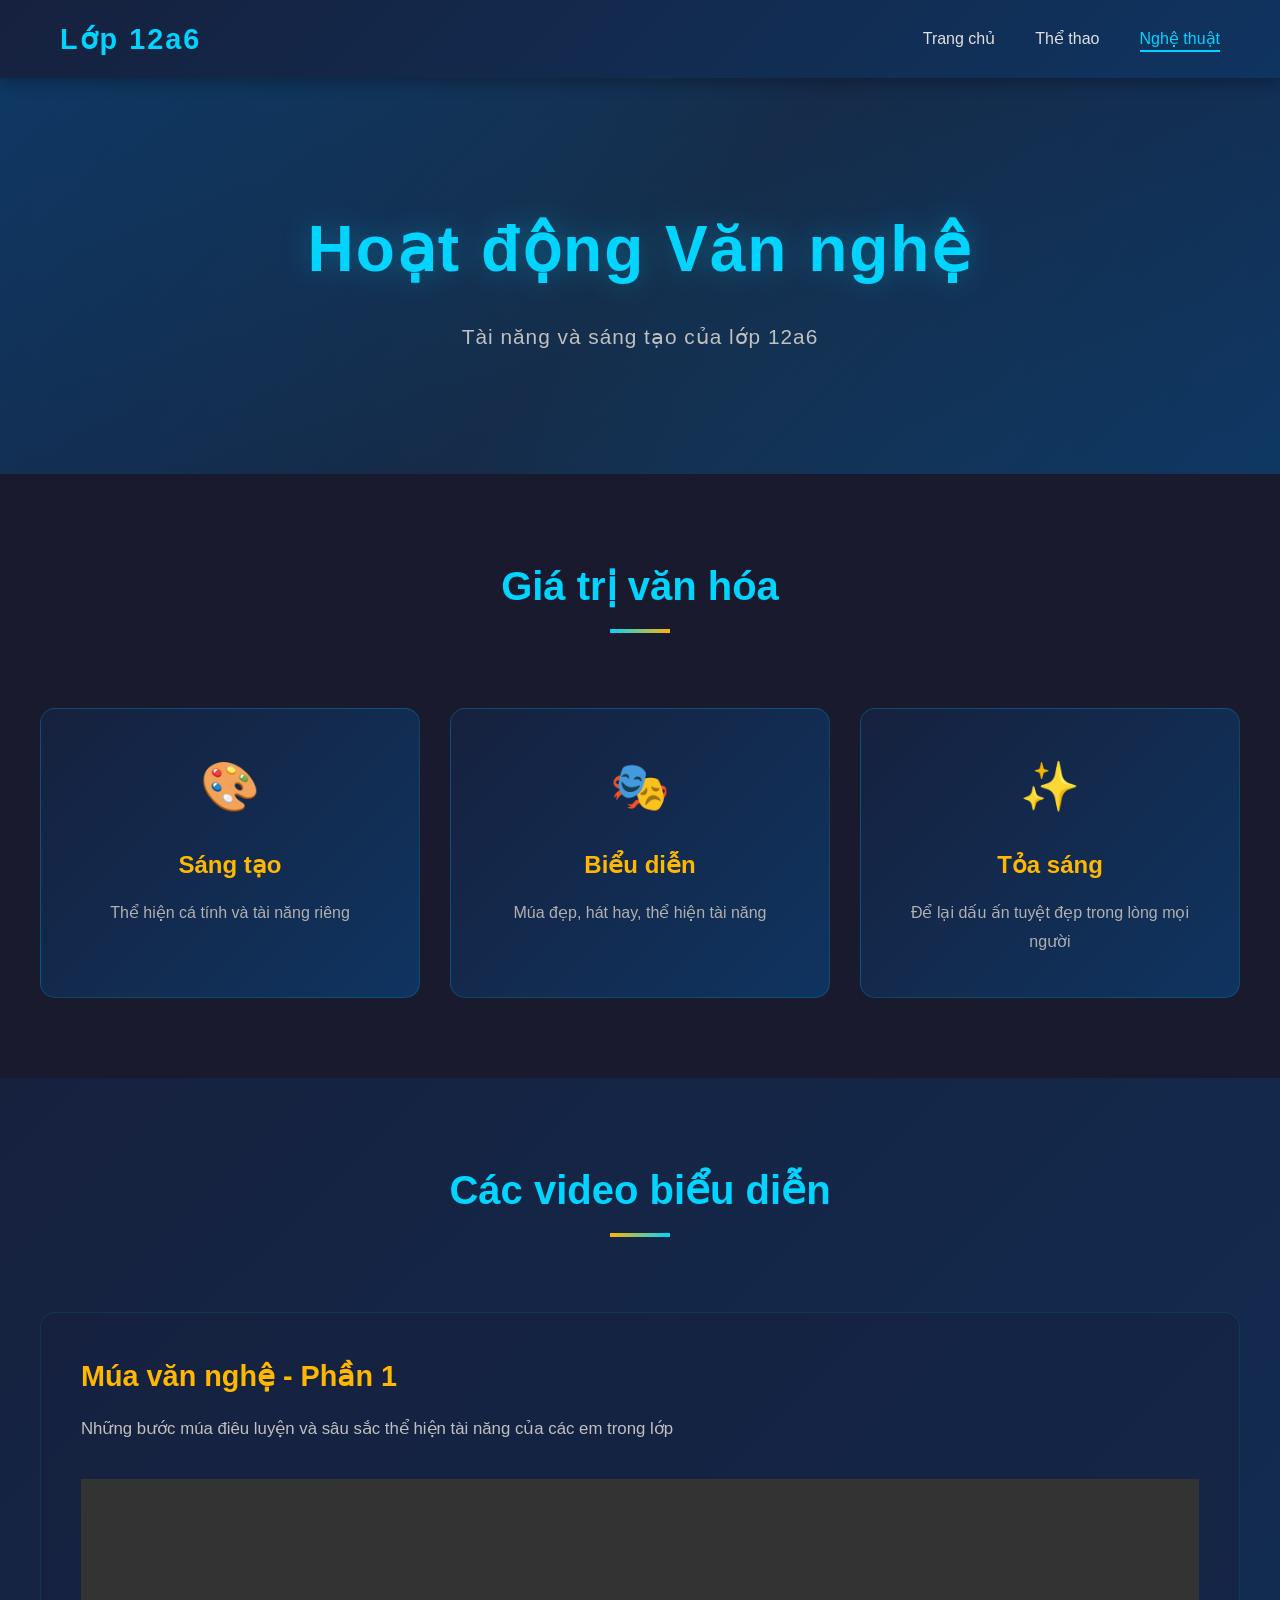
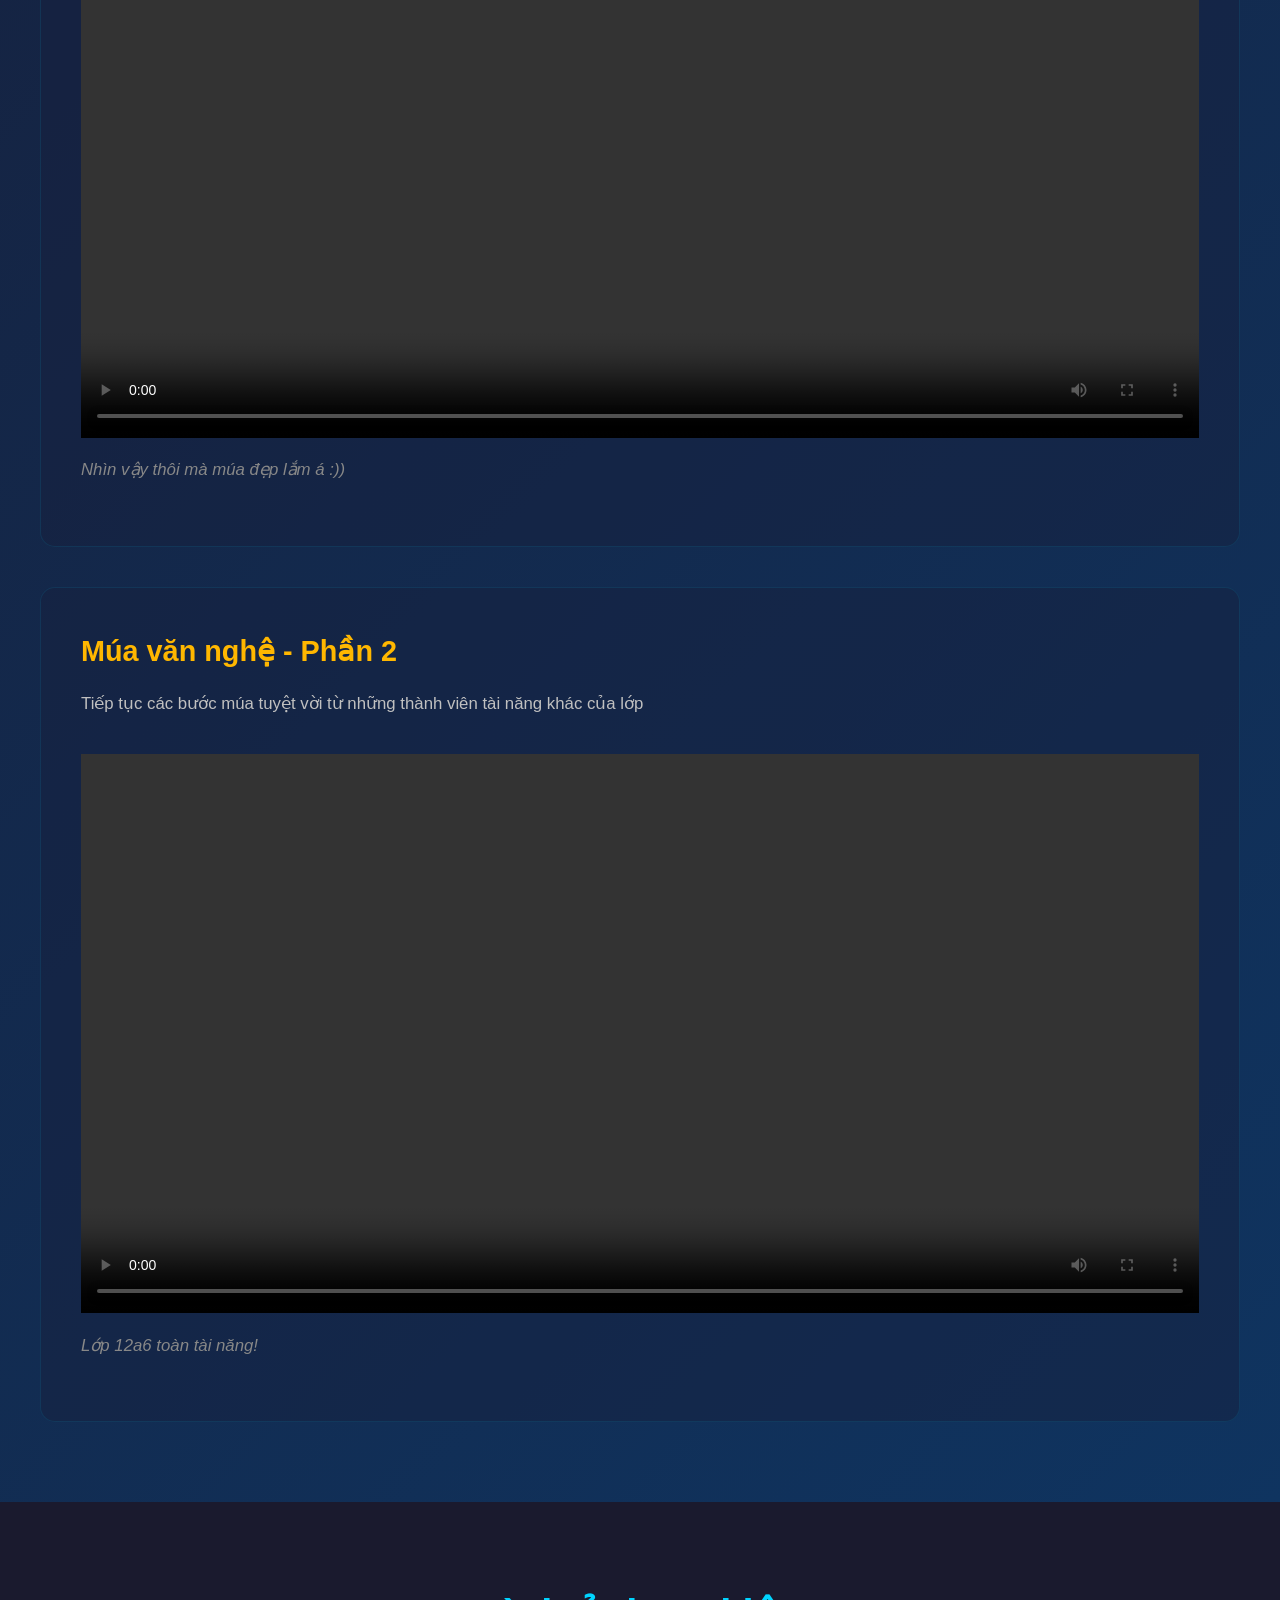
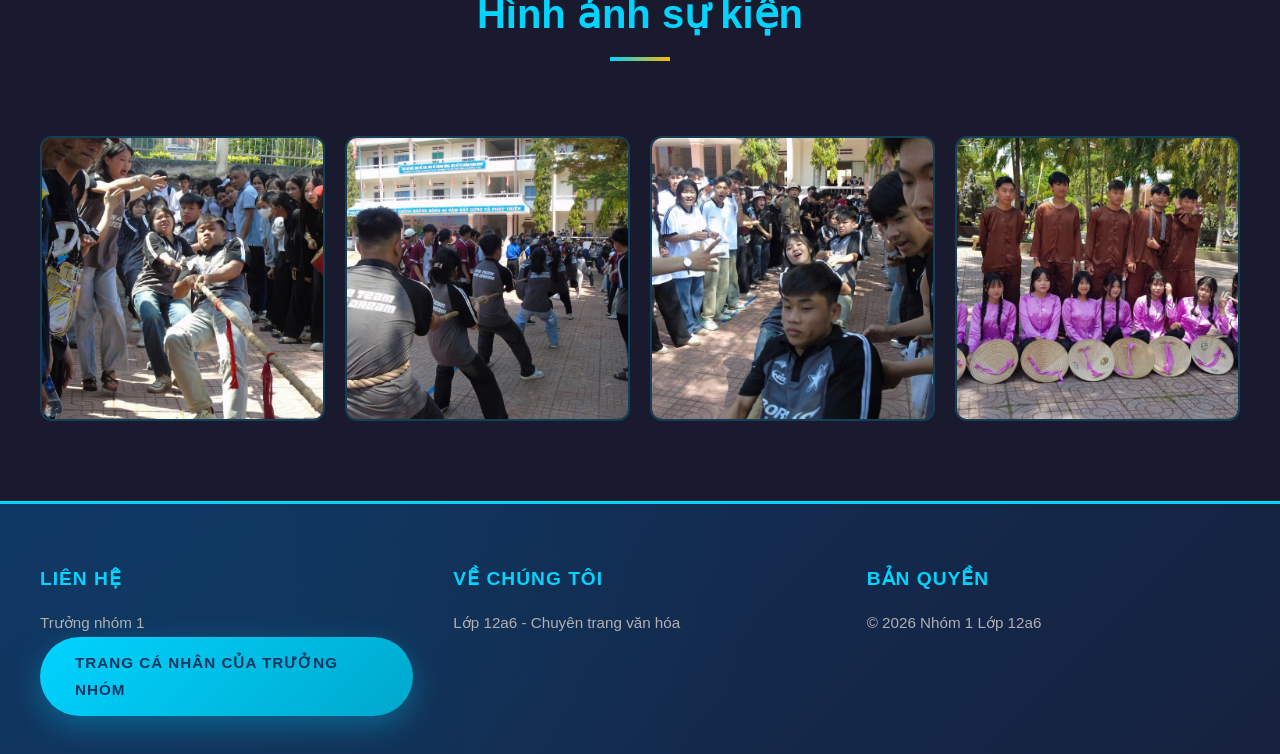
==== commit 3952bc98: "Remove gallery items from nghethuat.html Removed two gallery items from the HTML file." ====
--- a/nghethuat.html
+++ b/nghethuat.html
@@ -83,8 +83,6 @@
 				<div class="gallery-item"><img src="anh6.jpg" alt="Ảnh văn nghệ 2"></div>
 				<div class="gallery-item"><img src="anh7.jpg" alt="Ảnh văn nghệ 3"></div>
 				<div class="gallery-item"><img src="anh8.jpg" alt="Ảnh văn nghệ 4"></div>
-				<div class="gallery-item"><img src="anh9.jpg" alt="Ảnh văn nghệ 5"></div>
-				<div class="gallery-item"><img src="anh1.jpg" alt="Ảnh văn nghệ 6"></div>
 			</div>
 		</section>
 
@@ -105,4 +103,4 @@
 			</div>
 		</footer>
 	</body>
-</html>+</html>
